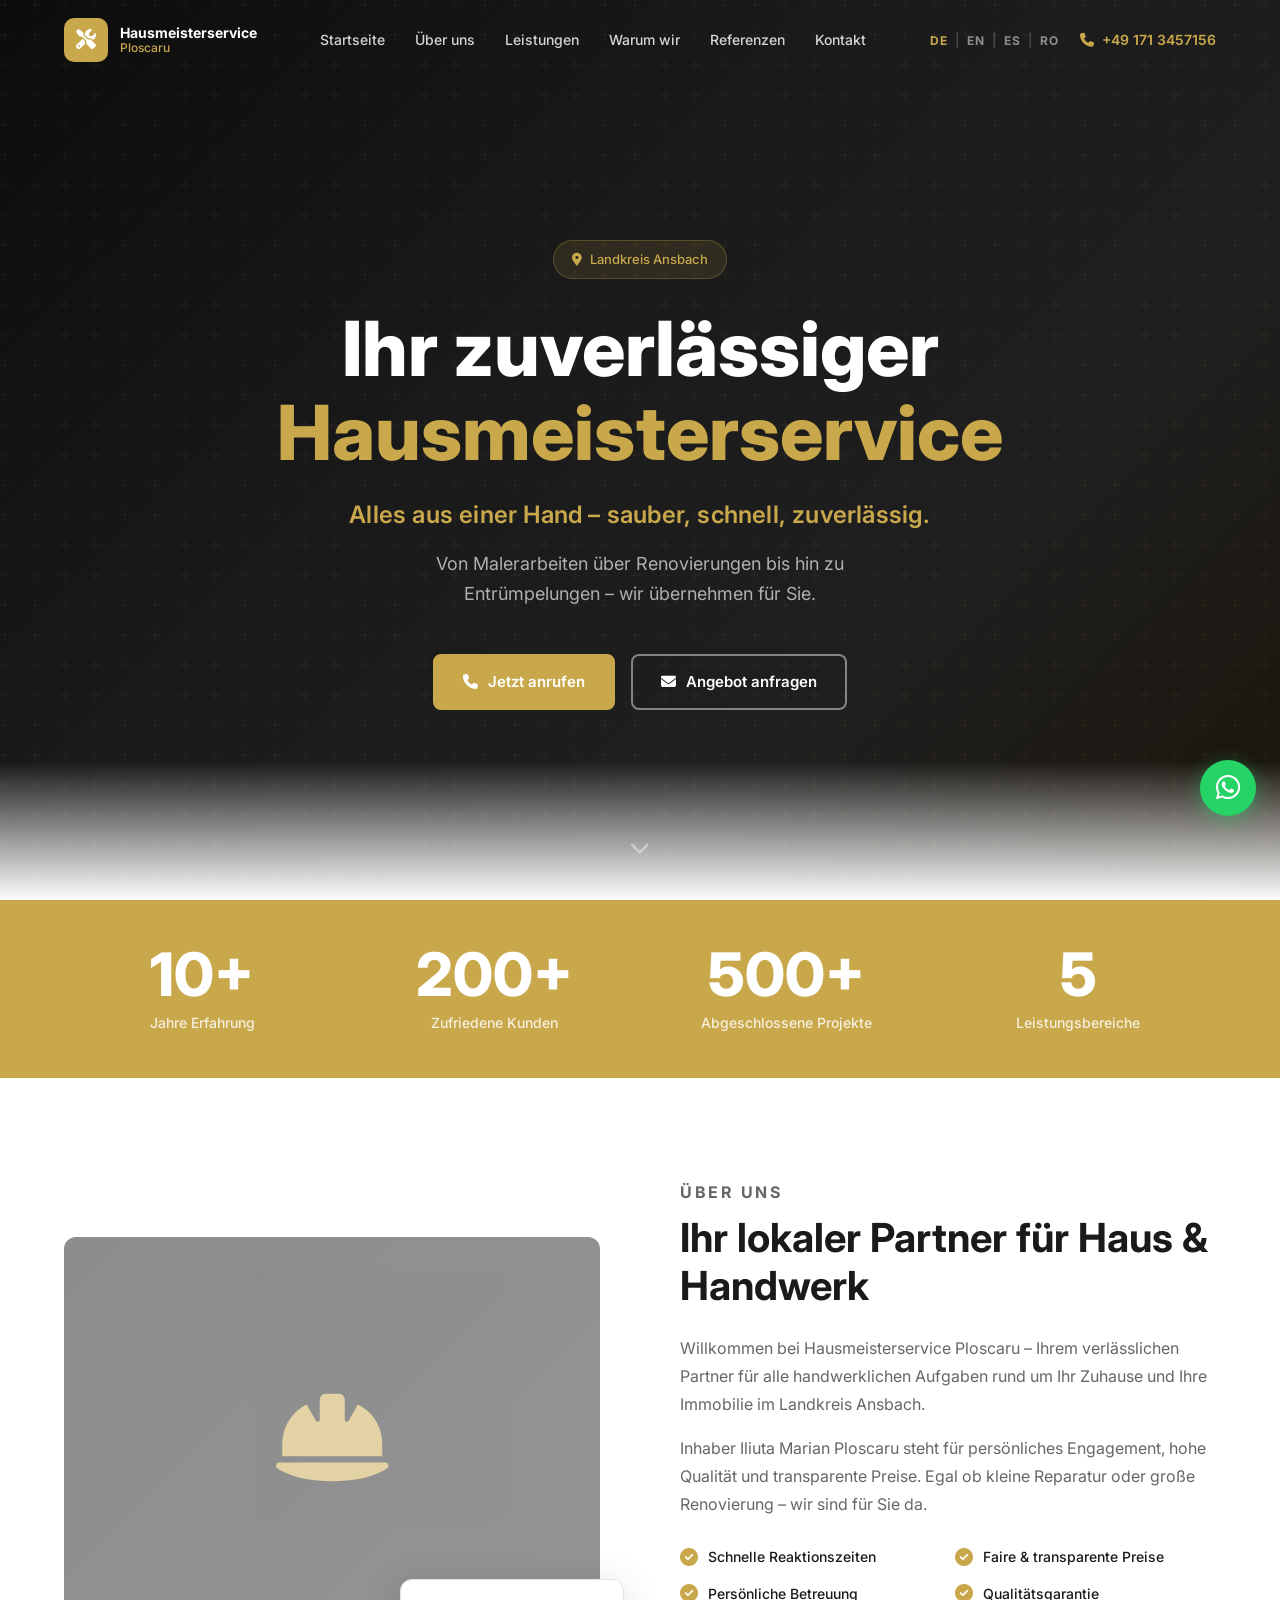
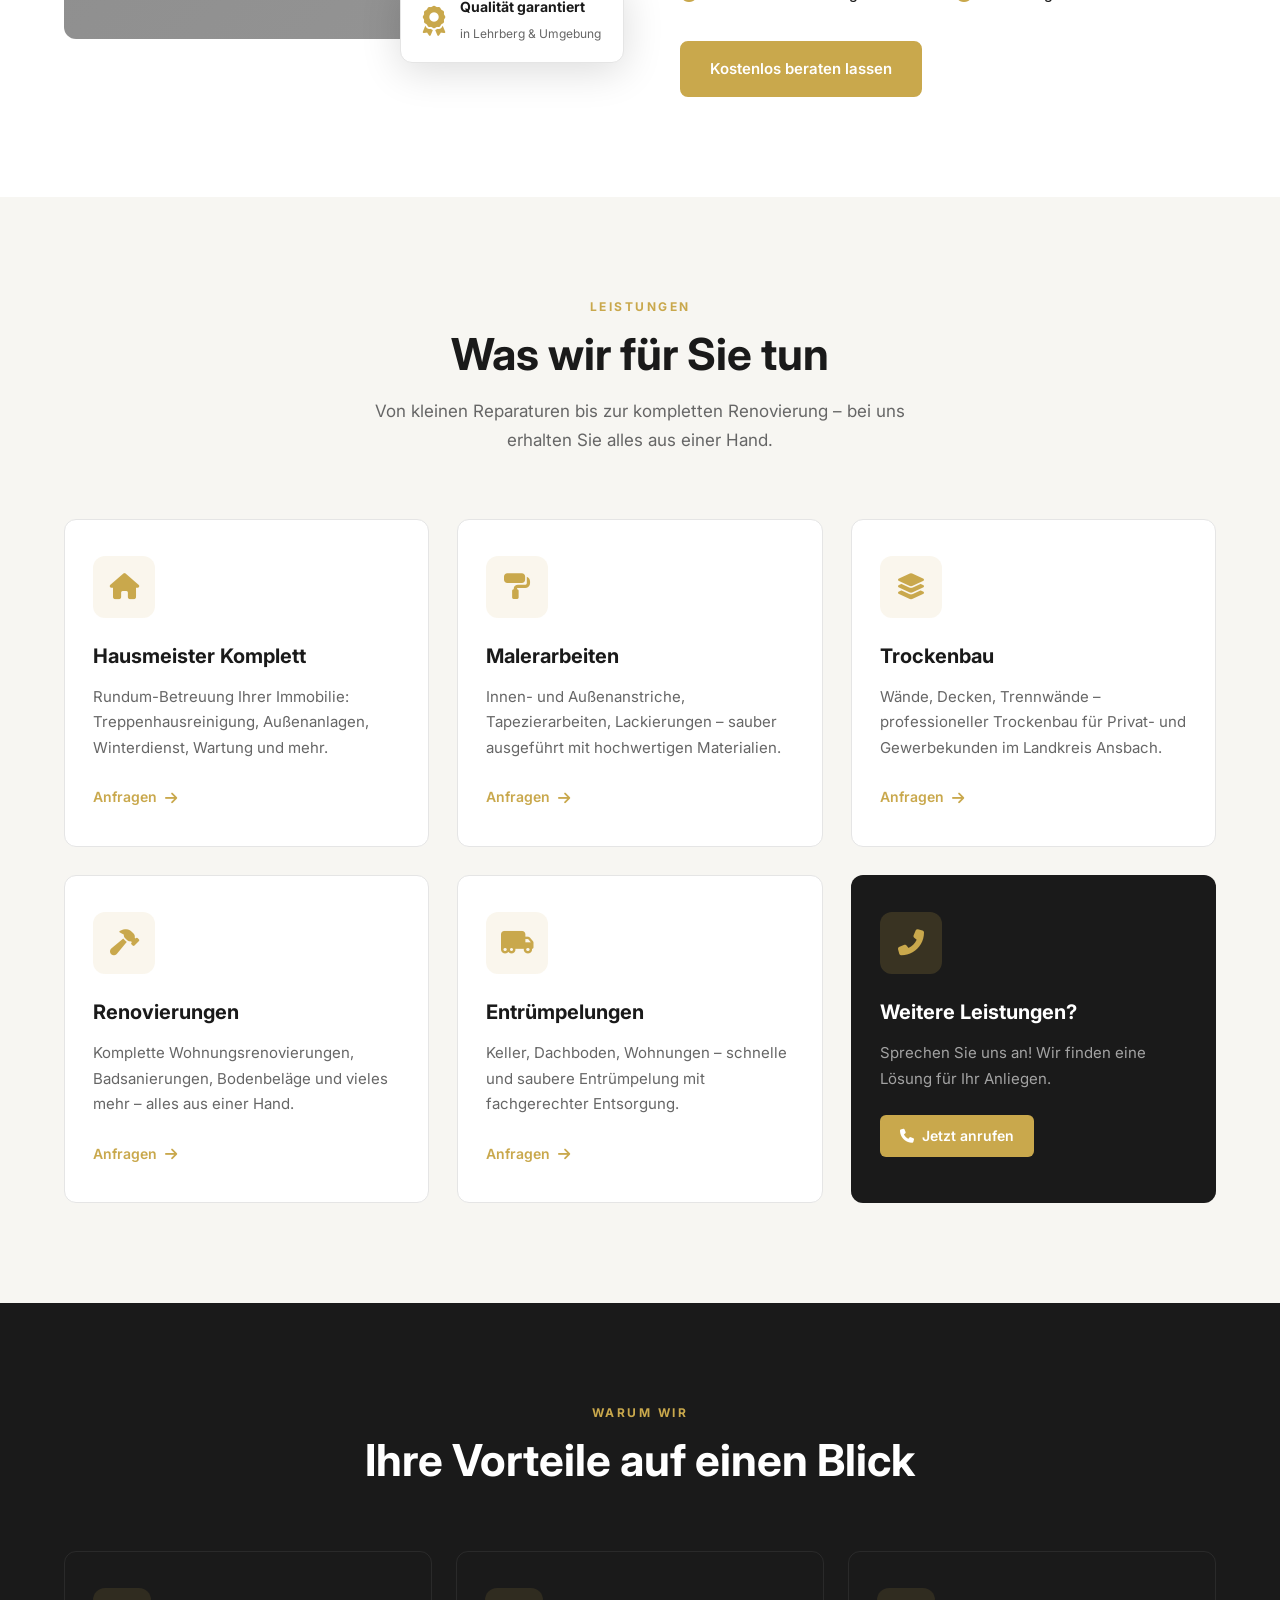
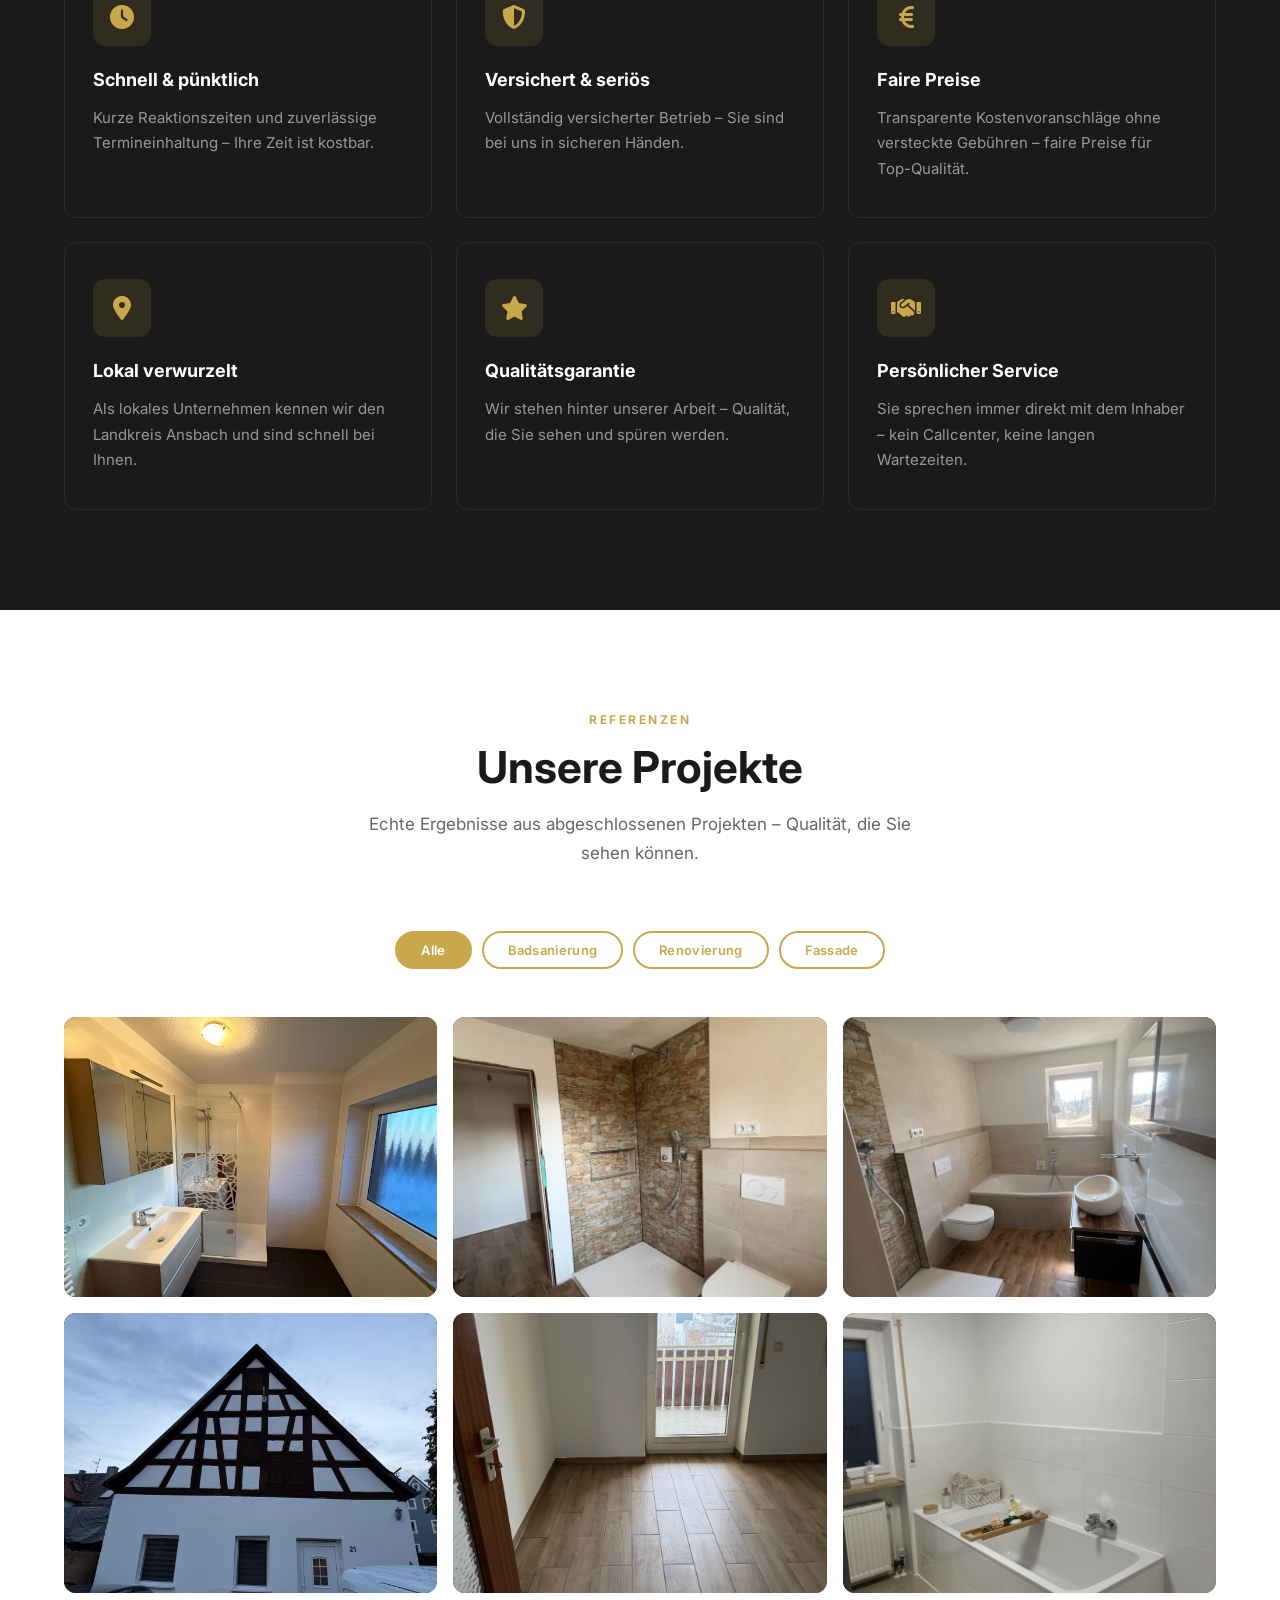
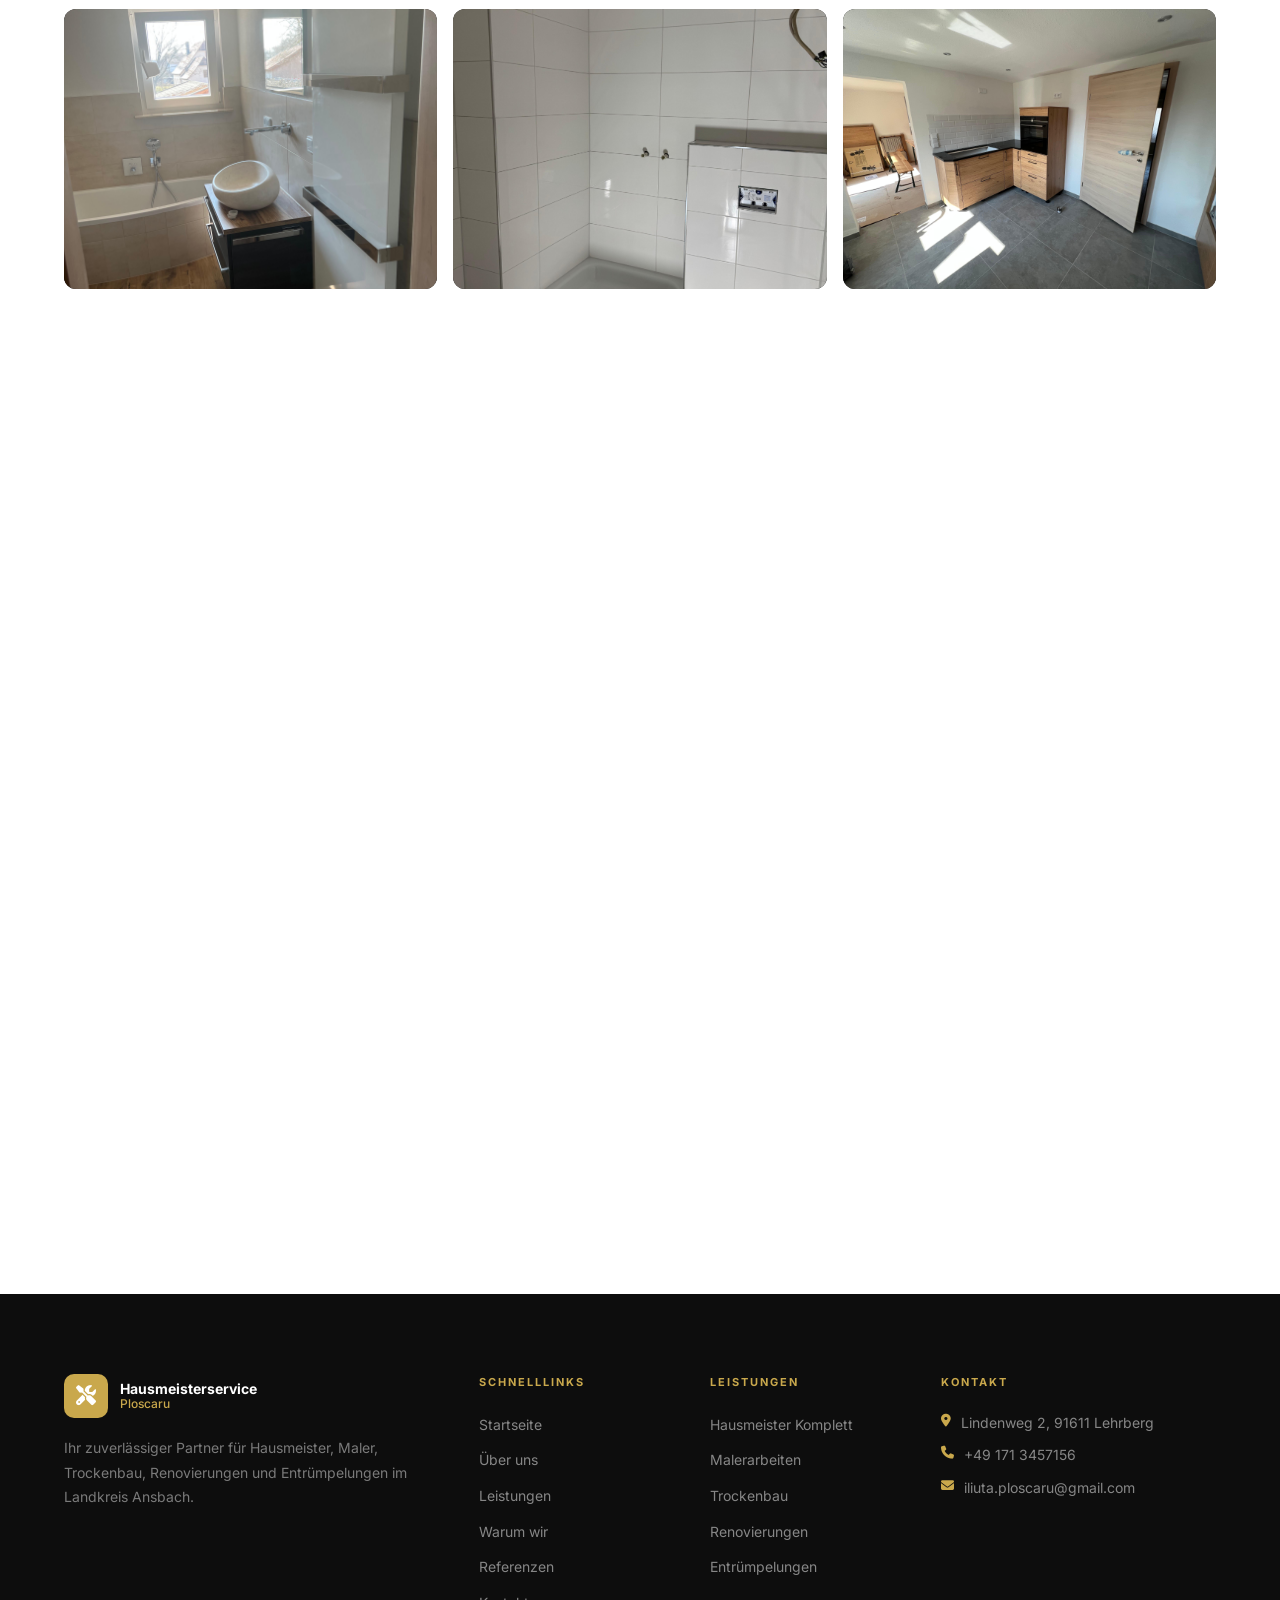
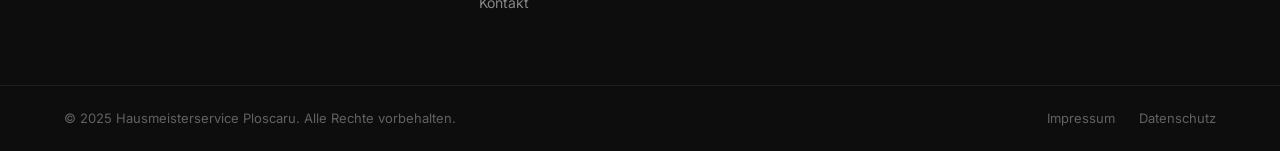
==== hausmeisterservice/index.html @ b9d7496d "fix: correct gallery labels and categories to match actual photos" ====
<!DOCTYPE html>
<html lang="de" data-lang="de">
<head>
    <meta charset="UTF-8">
    <meta name="viewport" content="width=device-width, initial-scale=1.0">
    <title>Hausmeisterservice Ploscaru | Landkreis Ansbach</title>
    <meta name="description" content="Professioneller Hausmeisterservice im Landkreis Ansbach – Malerarbeiten, Trockenbau, Renovierungen, Entrümpelungen und mehr. Alles aus einer Hand – sauber, schnell, zuverlässig.">
    <link rel="preconnect" href="https://fonts.googleapis.com">
    <link rel="preconnect" href="https://fonts.gstatic.com" crossorigin>
    <link href="https://fonts.googleapis.com/css2?family=Inter:wght@300;400;500;600;700;800&family=Playfair+Display:wght@700&display=swap" rel="stylesheet">
    <link rel="stylesheet" href="https://cdnjs.cloudflare.com/ajax/libs/font-awesome/6.5.0/css/all.min.css">
    <link rel="stylesheet" href="style.css">
</head>
<body>

<!-- ===== NAVIGATION ===== -->
<nav class="navbar" id="navbar">
    <div class="container nav-container">
        <a href="#home" class="nav-logo">
            <span class="logo-icon"><i class="fas fa-tools"></i></span>
            <div class="logo-text">
                <span class="logo-name">Hausmeisterservice</span>
                <span class="logo-sub">Ploscaru</span>
            </div>
        </a>
        <ul class="nav-links" id="navLinks">
            <li><a href="#home" data-i18n="nav.home">Startseite</a></li>
            <li><a href="#about" data-i18n="nav.about">Über uns</a></li>
            <li><a href="#services" data-i18n="nav.services">Leistungen</a></li>
            <li><a href="#why-us" data-i18n="nav.why">Warum wir</a></li>
            <li><a href="#gallery" data-i18n="nav.gallery">Referenzen</a></li>
            <li><a href="#contact" data-i18n="nav.contact">Kontakt</a></li>
        </ul>
        <div class="nav-actions">
            <div class="lang-switcher">
                <button class="lang-btn active" data-lang="de">DE</button>
                <span class="lang-sep">|</span>
                <button class="lang-btn" data-lang="en">EN</button>
                <span class="lang-sep">|</span>
                <button class="lang-btn" data-lang="es">ES</button>
                <span class="lang-sep">|</span>
                <button class="lang-btn" data-lang="ro">RO</button>
            </div>
            <a href="tel:+491713457156" class="nav-phone">
                <i class="fas fa-phone"></i>
                <span>+49 171 3457156</span>
            </a>
            <button class="hamburger" id="hamburger" aria-label="Menu">
                <span></span><span></span><span></span>
            </button>
        </div>
    </div>
</nav>

<!-- ===== HERO ===== -->
<section class="hero" id="home">
    <div class="hero-bg"></div>
    <div class="container hero-content">
        <div class="hero-badge">
            <i class="fas fa-map-marker-alt"></i>
            <span data-i18n="hero.badge">Landkreis Ansbach</span>
        </div>
        <h1 class="hero-title">
            <span data-i18n="hero.title1">Ihr zuverlässiger</span><br>
            <span class="gold-text" data-i18n="hero.title2">Hausmeisterservice</span>
        </h1>
        <p class="hero-slogan" data-i18n="hero.slogan">Alles aus einer Hand – sauber, schnell, zuverlässig.</p>
        <p class="hero-sub" data-i18n="hero.sub">Von Malerarbeiten über Renovierungen bis hin zu Entrümpelungen – wir übernehmen für Sie.</p>
        <div class="hero-btns">
            <a href="tel:+491713457156" class="btn btn-gold">
                <i class="fas fa-phone"></i>
                <span data-i18n="hero.cta1">Jetzt anrufen</span>
            </a>
            <a href="#contact" class="btn btn-outline">
                <i class="fas fa-envelope"></i>
                <span data-i18n="hero.cta2">Angebot anfragen</span>
            </a>
        </div>
    </div>
    <a href="#about" class="hero-scroll" aria-label="Scroll down">
        <i class="fas fa-chevron-down"></i>
    </a>
</section>

<!-- ===== STATS BAR ===== -->
<section class="stats-bar">
    <div class="container stats-grid">
        <div class="stat-item">
            <p class="stat-number"><span class="stat-num" data-target="10">0</span><span class="stat-suffix">+</span></p>
            <span class="stat-label" data-i18n="stats.years">Jahre Erfahrung</span>
        </div>
        <div class="stat-item">
            <p class="stat-number"><span class="stat-num" data-target="200">0</span><span class="stat-suffix">+</span></p>
            <span class="stat-label" data-i18n="stats.clients">Zufriedene Kunden</span>
        </div>
        <div class="stat-item">
            <p class="stat-number"><span class="stat-num" data-target="500">0</span><span class="stat-suffix">+</span></p>
            <span class="stat-label" data-i18n="stats.projects">Abgeschlossene Projekte</span>
        </div>
        <div class="stat-item">
            <p class="stat-number"><span class="stat-num" data-target="5">0</span><span class="stat-suffix"></span></p>
            <span class="stat-label" data-i18n="stats.services">Leistungsbereiche</span>
        </div>
    </div>
</section>

<!-- ===== ABOUT ===== -->
<section class="section about" id="about">
    <div class="container about-grid">
        <div class="about-visual">
            <div class="about-img-wrap">
                <div class="about-img-placeholder">
                    <i class="fas fa-hard-hat"></i>
                </div>
                <div class="about-badge-card">
                    <i class="fas fa-award gold-text"></i>
                    <div>
                        <strong data-i18n="about.badge.title">Qualität garantiert</strong>
                        <span data-i18n="about.badge.sub">in Lehrberg &amp; Umgebung</span>
                    </div>
                </div>
            </div>
        </div>
        <div class="about-text">
            <p class="section-eyebrow" data-i18n="about.eyebrow">Über uns</p>
            <h2 data-i18n="about.title">Ihr lokaler Partner für Haus &amp; Handwerk</h2>
            <p data-i18n="about.p1">Willkommen bei Hausmeisterservice Ploscaru – Ihrem verlässlichen Partner für alle handwerklichen Aufgaben rund um Ihr Zuhause und Ihre Immobilie im Landkreis Ansbach.</p>
            <p data-i18n="about.p2">Inhaber Iliuta Marian Ploscaru steht für persönliches Engagement, hohe Qualität und transparente Preise. Egal ob kleine Reparatur oder große Renovierung – wir sind für Sie da.</p>
            <ul class="about-checks">
                <li><i class="fas fa-check-circle gold-text"></i><span data-i18n="about.c1">Schnelle Reaktionszeiten</span></li>
                <li><i class="fas fa-check-circle gold-text"></i><span data-i18n="about.c2">Faire &amp; transparente Preise</span></li>
                <li><i class="fas fa-check-circle gold-text"></i><span data-i18n="about.c3">Persönliche Betreuung</span></li>
                <li><i class="fas fa-check-circle gold-text"></i><span data-i18n="about.c4">Qualitätsgarantie</span></li>
            </ul>
            <a href="#contact" class="btn btn-gold" data-i18n="about.cta">Kostenlos beraten lassen</a>
        </div>
    </div>
</section>

<!-- ===== SERVICES ===== -->
<section class="section services" id="services">
    <div class="container">
        <div class="section-header">
            <p class="section-eyebrow" data-i18n="services.eyebrow">Leistungen</p>
            <h2 data-i18n="services.title">Was wir für Sie tun</h2>
            <p class="section-desc" data-i18n="services.desc">Von kleinen Reparaturen bis zur kompletten Renovierung – bei uns erhalten Sie alles aus einer Hand.</p>
        </div>
        <div class="services-grid">
            <div class="service-card">
                <div class="service-icon"><i class="fas fa-home"></i></div>
                <h3 data-i18n="srv.hm.title">Hausmeister Komplett</h3>
                <p data-i18n="srv.hm.desc">Rundum-Betreuung Ihrer Immobilie: Treppenhausreinigung, Außenanlagen, Winterdienst, Wartung und mehr.</p>
                <a href="#contact" class="service-link"><span data-i18n="srv.link">Anfragen</span> <i class="fas fa-arrow-right"></i></a>
            </div>
            <div class="service-card">
                <div class="service-icon"><i class="fas fa-paint-roller"></i></div>
                <h3 data-i18n="srv.ma.title">Malerarbeiten</h3>
                <p data-i18n="srv.ma.desc">Innen- und Außenanstriche, Tapezierarbeiten, Lackierungen – sauber ausgeführt mit hochwertigen Materialien.</p>
                <a href="#contact" class="service-link"><span data-i18n="srv.link">Anfragen</span> <i class="fas fa-arrow-right"></i></a>
            </div>
            <div class="service-card">
                <div class="service-icon"><i class="fas fa-layer-group"></i></div>
                <h3 data-i18n="srv.tb.title">Trockenbau</h3>
                <p data-i18n="srv.tb.desc">Wände, Decken, Trennwände – professioneller Trockenbau für Privat- und Gewerbekunden im Landkreis Ansbach.</p>
                <a href="#contact" class="service-link"><span data-i18n="srv.link">Anfragen</span> <i class="fas fa-arrow-right"></i></a>
            </div>
            <div class="service-card">
                <div class="service-icon"><i class="fas fa-hammer"></i></div>
                <h3 data-i18n="srv.rn.title">Renovierungen</h3>
                <p data-i18n="srv.rn.desc">Komplette Wohnungsrenovierungen, Badsanierungen, Bodenbeläge und vieles mehr – alles aus einer Hand.</p>
                <a href="#contact" class="service-link"><span data-i18n="srv.link">Anfragen</span> <i class="fas fa-arrow-right"></i></a>
            </div>
            <div class="service-card">
                <div class="service-icon"><i class="fas fa-truck-moving"></i></div>
                <h3 data-i18n="srv.en.title">Entrümpelungen</h3>
                <p data-i18n="srv.en.desc">Keller, Dachboden, Wohnungen – schnelle und saubere Entrümpelung mit fachgerechter Entsorgung.</p>
                <a href="#contact" class="service-link"><span data-i18n="srv.link">Anfragen</span> <i class="fas fa-arrow-right"></i></a>
            </div>
            <div class="service-card service-card-cta">
                <div class="service-icon"><i class="fas fa-phone-alt"></i></div>
                <h3 data-i18n="srv.more.title">Weitere Leistungen?</h3>
                <p data-i18n="srv.more.desc">Sprechen Sie uns an! Wir finden eine Lösung für Ihr Anliegen.</p>
                <a href="tel:+491713457156" class="btn btn-gold-sm">
                    <i class="fas fa-phone"></i>
                    <span data-i18n="srv.more.cta">Jetzt anrufen</span>
                </a>
            </div>
        </div>
    </div>
</section>

<!-- ===== WHY US ===== -->
<section class="section why-us" id="why-us">
    <div class="container">
        <div class="section-header light">
            <p class="section-eyebrow" data-i18n="why.eyebrow">Warum wir</p>
            <h2 data-i18n="why.title">Ihre Vorteile auf einen Blick</h2>
        </div>
        <div class="why-grid">
            <div class="why-card">
                <div class="why-icon"><i class="fas fa-clock"></i></div>
                <h3 data-i18n="why.w1.title">Schnell &amp; pünktlich</h3>
                <p data-i18n="why.w1.desc">Kurze Reaktionszeiten und zuverlässige Termineinhaltung – Ihre Zeit ist kostbar.</p>
            </div>
            <div class="why-card">
                <div class="why-icon"><i class="fas fa-shield-alt"></i></div>
                <h3 data-i18n="why.w2.title">Versichert &amp; seriös</h3>
                <p data-i18n="why.w2.desc">Vollständig versicherter Betrieb – Sie sind bei uns in sicheren Händen.</p>
            </div>
            <div class="why-card">
                <div class="why-icon"><i class="fas fa-euro-sign"></i></div>
                <h3 data-i18n="why.w3.title">Faire Preise</h3>
                <p data-i18n="why.w3.desc">Transparente Kostenvoranschläge ohne versteckte Gebühren – faire Preise für Top-Qualität.</p>
            </div>
            <div class="why-card">
                <div class="why-icon"><i class="fas fa-map-marker-alt"></i></div>
                <h3 data-i18n="why.w4.title">Lokal verwurzelt</h3>
                <p data-i18n="why.w4.desc">Als lokales Unternehmen kennen wir den Landkreis Ansbach und sind schnell bei Ihnen.</p>
            </div>
            <div class="why-card">
                <div class="why-icon"><i class="fas fa-star"></i></div>
                <h3 data-i18n="why.w5.title">Qualitätsgarantie</h3>
                <p data-i18n="why.w5.desc">Wir stehen hinter unserer Arbeit – Qualität, die Sie sehen und spüren werden.</p>
            </div>
            <div class="why-card">
                <div class="why-icon"><i class="fas fa-handshake"></i></div>
                <h3 data-i18n="why.w6.title">Persönlicher Service</h3>
                <p data-i18n="why.w6.desc">Sie sprechen immer direkt mit dem Inhaber – kein Callcenter, keine langen Wartezeiten.</p>
            </div>
        </div>
    </div>
</section>

<!-- ===== GALLERY ===== -->
<section class="section gallery" id="gallery">
    <div class="container">
        <div class="section-header">
            <p class="section-eyebrow" data-i18n="gallery.eyebrow">Referenzen</p>
            <h2 data-i18n="gallery.title">Unsere Projekte</h2>
            <p class="section-desc" data-i18n="gallery.desc">Echte Ergebnisse aus abgeschlossenen Projekten – Qualität, die Sie sehen können.</p>
        </div>
        <div class="gallery-filters">
            <button class="filter-btn active" data-filter="all" data-i18n="gallery.f.all">Alle</button>
            <button class="filter-btn" data-filter="bad" data-i18n="gallery.f.bad">Badsanierung</button>
            <button class="filter-btn" data-filter="reno" data-i18n="gallery.f.reno">Renovierung</button>
            <button class="filter-btn" data-filter="fassade" data-i18n="gallery.f.fassade">Fassade</button>
        </div>
        <div class="gallery-grid" id="galleryGrid">

            <div class="gallery-item fade-in" data-cat="bad">
                <img src="ref-01.JPG" alt="Badsanierung" loading="lazy" onerror="this.style.display='none'">
                <div class="gallery-overlay">
                    <i class="fas fa-expand-alt gallery-zoom"></i>
                    <span data-i18n="gallery.l1">Badsanierung</span>
                </div>
            </div>

            <div class="gallery-item fade-in fade-in-delay-1" data-cat="bad">
                <img src="ref-02.JPG" alt="Badsanierung" loading="lazy" onerror="this.style.display='none'">
                <div class="gallery-overlay">
                    <i class="fas fa-expand-alt gallery-zoom"></i>
                    <span data-i18n="gallery.l2">Badsanierung</span>
                </div>
            </div>

            <div class="gallery-item fade-in fade-in-delay-2" data-cat="bad">
                <img src="ref-03.JPG" alt="Badsanierung" loading="lazy" onerror="this.style.display='none'">
                <div class="gallery-overlay">
                    <i class="fas fa-expand-alt gallery-zoom"></i>
                    <span data-i18n="gallery.l3">Badsanierung</span>
                </div>
            </div>

            <div class="gallery-item fade-in fade-in-delay-3" data-cat="fassade">
                <img src="ref-04.JPG" alt="Fassadenarbeiten" loading="lazy" onerror="this.style.display='none'">
                <div class="gallery-overlay">
                    <i class="fas fa-expand-alt gallery-zoom"></i>
                    <span data-i18n="gallery.l4">Fassadenarbeiten</span>
                </div>
            </div>

            <div class="gallery-item fade-in fade-in-delay-1" data-cat="reno">
                <img src="ref-05.JPG" alt="Bodenbeläge" loading="lazy" onerror="this.style.display='none'">
                <div class="gallery-overlay">
                    <i class="fas fa-expand-alt gallery-zoom"></i>
                    <span data-i18n="gallery.l5">Bodenbeläge &amp; Renovierung</span>
                </div>
            </div>

            <div class="gallery-item fade-in fade-in-delay-2" data-cat="bad">
                <img src="ref-06.JPG" alt="Badsanierung" loading="lazy" onerror="this.style.display='none'">
                <div class="gallery-overlay">
                    <i class="fas fa-expand-alt gallery-zoom"></i>
                    <span data-i18n="gallery.l6">Badsanierung</span>
                </div>
            </div>

            <div class="gallery-item fade-in" data-cat="bad">
                <img src="ref-07.JPG" alt="Badsanierung" loading="lazy" onerror="this.style.display='none'">
                <div class="gallery-overlay">
                    <i class="fas fa-expand-alt gallery-zoom"></i>
                    <span data-i18n="gallery.l7">Badsanierung</span>
                </div>
            </div>

            <div class="gallery-item fade-in fade-in-delay-1" data-cat="bad">
                <img src="ref-08.JPG" alt="Fliesenarbeiten Dusche" loading="lazy" onerror="this.style.display='none'">
                <div class="gallery-overlay">
                    <i class="fas fa-expand-alt gallery-zoom"></i>
                    <span data-i18n="gallery.l8">Fliesenarbeiten Dusche</span>
                </div>
            </div>

            <div class="gallery-item fade-in fade-in-delay-2" data-cat="reno">
                <img src="ref-09.JPG" alt="Küche & Renovierung" loading="lazy" onerror="this.style.display='none'">
                <div class="gallery-overlay">
                    <i class="fas fa-expand-alt gallery-zoom"></i>
                    <span data-i18n="gallery.l9">Küche &amp; Renovierung</span>
                </div>
            </div>

        </div>
    </div>

    <!-- Lightbox -->
    <div class="gallery-lightbox" id="galleryLightbox">
        <button class="lb-close" id="lbClose"><i class="fas fa-times"></i></button>
        <button class="lb-nav lb-prev" id="lbPrev"><i class="fas fa-chevron-left"></i></button>
        <button class="lb-nav lb-next" id="lbNext"><i class="fas fa-chevron-right"></i></button>
        <div class="lb-inner">
            <img src="" alt="" id="lbImg">
            <p class="lb-caption" id="lbCaption"></p>
        </div>
    </div>
</section>

<!-- ===== CONTACT ===== -->
<section class="section contact" id="contact">
    <div class="container contact-grid">
        <div class="contact-info">
            <p class="section-eyebrow" data-i18n="contact.eyebrow">Kontakt</p>
            <h2 data-i18n="contact.title">Schreiben Sie uns</h2>
            <p data-i18n="contact.desc">Nutzen Sie das Kontaktformular oder rufen Sie uns direkt an. Wir melden uns schnellstmöglich bei Ihnen.</p>
            <div class="contact-details">
                <div class="contact-item">
                    <div class="contact-icon"><i class="fas fa-phone"></i></div>
                    <div>
                        <strong data-i18n="contact.phone">Telefon</strong>
                        <a href="tel:+491713457156">+49 171 3457156</a>
                    </div>
                </div>
                <div class="contact-item">
                    <div class="contact-icon"><i class="fas fa-envelope"></i></div>
                    <div>
                        <strong>E-Mail</strong>
                        <a href="mailto:iliuta.ploscaru@gmail.com">iliuta.ploscaru@gmail.com</a>
                    </div>
                </div>
                <div class="contact-item">
                    <div class="contact-icon"><i class="fas fa-map-marker-alt"></i></div>
                    <div>
                        <strong data-i18n="contact.address">Adresse</strong>
                        <span>Lindenweg 2, 91611 Lehrberg</span>
                    </div>
                </div>
                <div class="contact-item">
                    <div class="contact-icon"><i class="fas fa-clock"></i></div>
                    <div>
                        <strong data-i18n="contact.hours">Erreichbarkeit</strong>
                        <span data-i18n="contact.hours.val">Mo–Fr: 07:00–19:00 Uhr</span>
                    </div>
                </div>
            </div>
            <div class="map-wrap">
                <iframe
                    src="https://maps.google.com/maps?q=Lindenweg+2,+91611+Lehrberg,+Germany&output=embed&z=14"
                    width="100%" height="220" style="border:0;" allowfullscreen loading="lazy"
                    title="Standort Hausmeisterservice Ploscaru">
                </iframe>
            </div>
        </div>
        <div class="contact-form-wrap">
            <form class="contact-form" id="contactForm" novalidate>
                <div class="form-row">
                    <div class="form-group">
                        <label for="fname" data-i18n="form.name">Name *</label>
                        <input type="text" id="fname" name="name" placeholder="Ihr Name" required>
                    </div>
                    <div class="form-group">
                        <label for="fphone" data-i18n="form.phone">Telefon</label>
                        <input type="tel" id="fphone" name="phone" placeholder="+49 ...">
                    </div>
                </div>
                <div class="form-group">
                    <label for="femail">E-Mail *</label>
                    <input type="email" id="femail" name="email" placeholder="ihre@email.de" required>
                </div>
                <div class="form-group">
                    <label for="fservice" data-i18n="form.service">Leistung</label>
                    <select id="fservice" name="service">
                        <option value="" data-i18n="form.service.ph">Leistung auswählen...</option>
                        <option value="hausmeister" data-i18n="srv.hm.title">Hausmeister Komplett</option>
                        <option value="maler" data-i18n="srv.ma.title">Malerarbeiten</option>
                        <option value="trockenbau" data-i18n="srv.tb.title">Trockenbau</option>
                        <option value="renovierung" data-i18n="srv.rn.title">Renovierungen</option>
                        <option value="entruempelung" data-i18n="srv.en.title">Entrümpelungen</option>
                        <option value="sonstiges" data-i18n="form.other">Sonstiges</option>
                    </select>
                </div>
                <div class="form-group">
                    <label for="fmsg" data-i18n="form.message">Nachricht *</label>
                    <textarea id="fmsg" name="message" rows="5" placeholder="Beschreiben Sie Ihr Anliegen..." required></textarea>
                </div>
                <div class="form-group form-check">
                    <input type="checkbox" id="fprivacy" name="privacy" required>
                    <label for="fprivacy">
                        <span data-i18n="form.privacy">Ich habe die </span><a href="#" data-i18n="form.privacy.link">Datenschutzerklärung</a><span data-i18n="form.privacy2"> gelesen und stimme zu.</span>
                    </label>
                </div>
                <button type="submit" class="btn btn-gold btn-full">
                    <i class="fas fa-paper-plane"></i>
                    <span data-i18n="form.submit">Nachricht senden</span>
                </button>
                <div class="form-success" id="formSuccess">
                    <i class="fas fa-check-circle"></i>
                    <span data-i18n="form.success">Vielen Dank! Wir melden uns bald bei Ihnen.</span>
                </div>
            </form>
        </div>
    </div>
</section>

<!-- ===== FOOTER ===== -->
<footer class="footer">
    <div class="container footer-grid">
        <div class="footer-col footer-col-main">
            <div class="footer-logo">
                <span class="logo-icon"><i class="fas fa-tools"></i></span>
                <div class="logo-text">
                    <span class="logo-name">Hausmeisterservice</span>
                    <span class="logo-sub">Ploscaru</span>
                </div>
            </div>
            <p class="footer-desc" data-i18n="footer.desc">Ihr zuverlässiger Partner für Hausmeister, Maler, Trockenbau, Renovierungen und Entrümpelungen im Landkreis Ansbach.</p>
        </div>
        <div class="footer-col">
            <h4 data-i18n="footer.links">Schnelllinks</h4>
            <ul>
                <li><a href="#home" data-i18n="nav.home">Startseite</a></li>
                <li><a href="#about" data-i18n="nav.about">Über uns</a></li>
                <li><a href="#services" data-i18n="nav.services">Leistungen</a></li>
                <li><a href="#why-us" data-i18n="nav.why">Warum wir</a></li>
                <li><a href="#gallery" data-i18n="nav.gallery">Referenzen</a></li>
                <li><a href="#contact" data-i18n="nav.contact">Kontakt</a></li>
            </ul>
        </div>
        <div class="footer-col">
            <h4 data-i18n="footer.services">Leistungen</h4>
            <ul>
                <li><span data-i18n="srv.hm.title">Hausmeister Komplett</span></li>
                <li><span data-i18n="srv.ma.title">Malerarbeiten</span></li>
                <li><span data-i18n="srv.tb.title">Trockenbau</span></li>
                <li><span data-i18n="srv.rn.title">Renovierungen</span></li>
                <li><span data-i18n="srv.en.title">Entrümpelungen</span></li>
            </ul>
        </div>
        <div class="footer-col">
            <h4 data-i18n="footer.contact">Kontakt</h4>
            <ul class="footer-contact">
                <li><i class="fas fa-map-marker-alt"></i><span>Lindenweg 2, 91611 Lehrberg</span></li>
                <li><i class="fas fa-phone"></i><a href="tel:+491713457156">+49 171 3457156</a></li>
                <li><i class="fas fa-envelope"></i><a href="mailto:iliuta.ploscaru@gmail.com">iliuta.ploscaru@gmail.com</a></li>
            </ul>
        </div>
    </div>
    <div class="footer-bottom">
        <div class="container footer-bottom-inner">
            <p>&copy; 2025 Hausmeisterservice Ploscaru. <span data-i18n="footer.rights">Alle Rechte vorbehalten.</span></p>
            <div class="footer-legal">
                <a href="#" data-i18n="footer.imprint">Impressum</a>
                <a href="#" data-i18n="footer.privacy.link">Datenschutz</a>
            </div>
        </div>
    </div>
</footer>

<!-- ===== FLOATING BUTTONS ===== -->
<a href="https://wa.me/491713457156" class="whatsapp-float" target="_blank" rel="noopener noreferrer" aria-label="WhatsApp Chat">
    <i class="fab fa-whatsapp"></i>
</a>
<button class="back-to-top" id="backToTop" aria-label="Zurück nach oben">
    <i class="fas fa-chevron-up"></i>
</button>

<script src="script.js"></script>
</body>
</html>
---- hausmeisterservice/style.css ----
/* ===== VARIABLES ===== */
:root {
    --primary: #1a1a1a;
    --primary-light: #252525;
    --gold: #C9A84C;
    --gold-light: #E4C870;
    --gold-dark: #A8893C;
    --white: #FFFFFF;
    --light-bg: #F7F6F2;
    --text-dark: #1a1a1a;
    --text-gray: #666666;
    --border: #E5E5E5;
    --shadow: 0 4px 24px rgba(0, 0, 0, 0.08);
    --shadow-lg: 0 8px 40px rgba(0, 0, 0, 0.14);
    --radius: 12px;
    --transition: all 0.3s ease;
}

/* ===== RESET ===== */
*, *::before, *::after { box-sizing: border-box; margin: 0; padding: 0; }
html { scroll-behavior: smooth; font-size: 16px; }
body { font-family: 'Inter', sans-serif; color: var(--text-dark); background: var(--white); line-height: 1.6; -webkit-font-smoothing: antialiased; }
a { text-decoration: none; color: inherit; transition: var(--transition); }
ul { list-style: none; }
img { max-width: 100%; }
input, textarea, select, button { font-family: inherit; }

/* ===== UTILITIES ===== */
.container { max-width: 1200px; margin: 0 auto; padding: 0 24px; }
.gold-text { color: var(--gold); }
.section { padding: 100px 0; }

/* ===== SECTION HEADERS ===== */
.section-header { text-align: center; margin-bottom: 64px; }
.section-header.light h2 { color: var(--white); }
.section-header.light .section-eyebrow { color: var(--gold); }
.section-eyebrow {
    display: block;
    font-size: 12px;
    font-weight: 700;
    letter-spacing: 2.5px;
    text-transform: uppercase;
    color: var(--gold);
    margin-bottom: 12px;
}
.section-header h2 { font-size: clamp(28px, 4vw, 44px); font-weight: 700; line-height: 1.2; margin-bottom: 16px; }
.section-desc { font-size: 17px; color: var(--text-gray); max-width: 560px; margin: 0 auto; line-height: 1.7; }

/* ===== BUTTONS ===== */
.btn {
    display: inline-flex;
    align-items: center;
    gap: 10px;
    padding: 14px 28px;
    border-radius: 8px;
    font-size: 15px;
    font-weight: 600;
    cursor: pointer;
    border: 2px solid transparent;
    transition: var(--transition);
    white-space: nowrap;
}
.btn-gold { background: var(--gold); color: var(--white); border-color: var(--gold); }
.btn-gold:hover { background: var(--gold-dark); border-color: var(--gold-dark); transform: translateY(-2px); box-shadow: 0 8px 24px rgba(201,168,76,0.35); }
.btn-outline { background: transparent; color: var(--white); border-color: rgba(255,255,255,0.45); }
.btn-outline:hover { background: rgba(255,255,255,0.1); border-color: var(--white); }
.btn-gold-sm {
    display: inline-flex;
    align-items: center;
    gap: 8px;
    padding: 10px 20px;
    background: var(--gold);
    color: var(--white);
    border-radius: 6px;
    font-size: 14px;
    font-weight: 600;
    cursor: pointer;
    border: none;
    transition: var(--transition);
}
.btn-gold-sm:hover { background: var(--gold-dark); }
.btn-full { width: 100%; justify-content: center; padding: 16px 28px; font-size: 16px; }

/* ===== NAVBAR ===== */
.navbar {
    position: fixed;
    top: 0; left: 0; right: 0;
    z-index: 1000;
    padding: 18px 0;
    transition: var(--transition);
}
.navbar.scrolled {
    background: var(--primary);
    box-shadow: 0 2px 24px rgba(0,0,0,0.3);
    padding: 10px 0;
}
.nav-container { display: flex; align-items: center; justify-content: space-between; gap: 24px; }
.nav-logo { display: flex; align-items: center; gap: 12px; }
.logo-icon {
    width: 44px; height: 44px;
    background: var(--gold);
    border-radius: 10px;
    display: flex; align-items: center; justify-content: center;
    color: var(--white);
    font-size: 20px;
    flex-shrink: 0;
}
.logo-text { display: flex; flex-direction: column; line-height: 1; }
.logo-name { font-size: 14px; font-weight: 700; color: var(--white); margin-bottom: 2px; }
.logo-sub { font-size: 12px; color: var(--gold); font-weight: 500; }

.nav-links { display: flex; align-items: center; gap: 30px; }
.nav-links a { color: rgba(255,255,255,0.82); font-size: 14px; font-weight: 500; position: relative; }
.nav-links a::after {
    content: '';
    position: absolute;
    bottom: -4px; left: 0; right: 0;
    height: 2px;
    background: var(--gold);
    transform: scaleX(0);
    transition: transform 0.2s ease;
}
.nav-links a:hover { color: var(--white); }
.nav-links a:hover::after { transform: scaleX(1); }

.nav-actions { display: flex; align-items: center; gap: 20px; }
.lang-switcher { display: flex; align-items: center; gap: 6px; }
.lang-sep { color: rgba(255,255,255,0.3); font-size: 13px; }
.lang-btn { background: none; border: none; cursor: pointer; color: rgba(255,255,255,0.5); font-size: 12px; font-weight: 700; letter-spacing: 0.5px; padding: 4px 2px; transition: var(--transition); }
.lang-btn.active, .lang-btn:hover { color: var(--gold); }
.nav-phone { display: flex; align-items: center; gap: 8px; color: var(--gold); font-size: 14px; font-weight: 600; }
.nav-phone:hover { color: var(--gold-light); }

.hamburger { display: none; flex-direction: column; gap: 5px; background: none; border: none; cursor: pointer; padding: 4px; z-index: 1001; }
.hamburger span { display: block; width: 24px; height: 2px; background: var(--white); border-radius: 2px; transition: var(--transition); }
.hamburger.open span:nth-child(1) { transform: translateY(7px) rotate(45deg); }
.hamburger.open span:nth-child(2) { opacity: 0; transform: scaleX(0); }
.hamburger.open span:nth-child(3) { transform: translateY(-7px) rotate(-45deg); }

/* ===== HERO ===== */
.hero {
    min-height: 100vh;
    position: relative;
    display: flex; align-items: center; justify-content: center;
    overflow: hidden;
}
.hero-bg {
    position: absolute; inset: 0;
    background: linear-gradient(135deg, #0c0c0c 0%, #1a1a1a 40%, #1f1f1f 70%, #1a140a 100%);
}
.hero-bg::before {
    content: '';
    position: absolute; inset: 0;
    background-image: url("data:image/svg+xml,%3Csvg width='60' height='60' viewBox='0 0 60 60' xmlns='http://www.w3.org/2000/svg'%3E%3Cg fill='none'%3E%3Cg fill='%23C9A84C' fill-opacity='0.04'%3E%3Cpath d='M36 34v-4h-2v4h-4v2h4v4h2v-4h4v-2h-4zm0-30V0h-2v4h-4v2h4v4h2V6h4V4h-4zM6 34v-4H4v4H0v2h4v4h2v-4h4v-2H6zM6 4V0H4v4H0v2h4v4h2V6h4V4H6z'/%3E%3C/g%3E%3C/g%3E%3C/svg%3E");
}
.hero-bg::after {
    content: '';
    position: absolute;
    bottom: -1px; left: 0; right: 0;
    height: 140px;
    background: linear-gradient(to top, var(--white) 0%, transparent 100%);
}
.hero-content {
    position: relative; z-index: 2;
    text-align: center;
    padding: 130px 24px 80px;
    max-width: 820px;
}
.hero-badge {
    display: inline-flex;
    align-items: center;
    gap: 8px;
    background: rgba(201,168,76,0.12);
    border: 1px solid rgba(201,168,76,0.28);
    color: var(--gold);
    padding: 8px 18px;
    border-radius: 50px;
    font-size: 13px;
    font-weight: 500;
    margin-bottom: 28px;
}
.hero-title {
    font-size: clamp(40px, 6.5vw, 76px);
    font-weight: 800;
    color: var(--white);
    line-height: 1.1;
    margin-bottom: 22px;
}
.hero-slogan {
    font-size: clamp(17px, 2.5vw, 24px);
    color: var(--gold);
    font-weight: 600;
    margin-bottom: 14px;
    letter-spacing: 0.2px;
}
.hero-sub {
    font-size: clamp(15px, 2vw, 18px);
    color: rgba(255,255,255,0.65);
    max-width: 540px;
    margin: 0 auto 44px;
    line-height: 1.7;
}
.hero-btns { display: flex; flex-wrap: wrap; gap: 16px; justify-content: center; }
.hero-scroll {
    position: absolute;
    bottom: 36px; left: 50%;
    transform: translateX(-50%);
    color: rgba(255,255,255,0.4);
    font-size: 20px;
    z-index: 2;
    animation: bounce 2.2s infinite;
    transition: color 0.2s;
}
.hero-scroll:hover { color: var(--gold); }
@keyframes bounce {
    0%, 100% { transform: translateX(-50%) translateY(0); }
    50% { transform: translateX(-50%) translateY(9px); }
}

/* ===== STATS BAR ===== */
.stats-bar { background: var(--gold); padding: 44px 0; }
.stats-grid { display: grid; grid-template-columns: repeat(4, 1fr); gap: 16px; text-align: center; }
.stat-item { display: flex; flex-direction: column; align-items: center; }
.stat-number { font-size: clamp(40px, 5vw, 60px); font-weight: 800; color: var(--white); line-height: 1; margin-bottom: 8px; }
.stat-num, .stat-suffix { color: var(--white); }
.stat-label { font-size: 14px; color: rgba(255,255,255,0.82); font-weight: 500; }

/* ===== ABOUT ===== */
.about-grid { display: grid; grid-template-columns: 1fr 1fr; gap: 80px; align-items: center; }
.about-visual { position: relative; }
.about-img-wrap { position: relative; }
.about-img-placeholder {
    background: linear-gradient(135deg, #1a1a1a, #2a2a2a);
    border-radius: var(--radius);
    width: 100%;
    aspect-ratio: 4 / 3;
    display: flex; align-items: center; justify-content: center;
    font-size: 100px;
    color: var(--gold);
    opacity: 0.5;
}
.about-badge-card {
    position: absolute;
    bottom: -24px; right: -24px;
    background: var(--white);
    border-radius: 12px;
    padding: 16px 22px;
    display: flex; align-items: center; gap: 14px;
    box-shadow: var(--shadow-lg);
    border: 1px solid var(--border);
}
.about-badge-card i { font-size: 30px; }
.about-badge-card strong { display: block; font-size: 14px; font-weight: 700; margin-bottom: 2px; }
.about-badge-card span { font-size: 12px; color: var(--text-gray); }
.about-text .section-eyebrow { margin-bottom: 8px; }
.about-text h2 { font-size: clamp(26px, 3.5vw, 40px); font-weight: 700; line-height: 1.2; margin-bottom: 24px; }
.about-text p { color: var(--text-gray); font-size: 16px; line-height: 1.75; margin-bottom: 16px; }
.about-checks { display: grid; grid-template-columns: 1fr 1fr; gap: 14px; margin: 28px 0 36px; }
.about-checks li { display: flex; align-items: center; gap: 10px; font-size: 14px; font-weight: 500; }
.about-checks i { font-size: 18px; flex-shrink: 0; }

/* ===== SERVICES ===== */
.services { background: var(--light-bg); }
.services-grid { display: grid; grid-template-columns: repeat(3, 1fr); gap: 28px; }
.service-card {
    background: var(--white);
    border-radius: var(--radius);
    padding: 36px 28px;
    border: 1px solid var(--border);
    transition: var(--transition);
    position: relative;
    overflow: hidden;
}
.service-card::before {
    content: '';
    position: absolute; top: 0; left: 0; right: 0;
    height: 4px;
    background: var(--gold);
    transform: scaleX(0);
    transform-origin: left;
    transition: transform 0.35s ease;
}
.service-card:hover::before { transform: scaleX(1); }
.service-card:hover { transform: translateY(-6px); box-shadow: var(--shadow-lg); }
.service-icon {
    width: 62px; height: 62px;
    background: rgba(201,168,76,0.1);
    border-radius: 12px;
    display: flex; align-items: center; justify-content: center;
    font-size: 26px;
    color: var(--gold);
    margin-bottom: 22px;
    transition: var(--transition);
}
.service-card:hover .service-icon { background: var(--gold); color: var(--white); }
.service-card h3 { font-size: 20px; font-weight: 700; margin-bottom: 12px; }
.service-card p { color: var(--text-gray); font-size: 15px; line-height: 1.7; margin-bottom: 24px; }
.service-link { color: var(--gold); font-size: 14px; font-weight: 600; display: inline-flex; align-items: center; gap: 8px; }
.service-link i { transition: transform 0.2s ease; }
.service-link:hover i { transform: translateX(4px); }
.service-card-cta { background: var(--primary); border-color: transparent; }
.service-card-cta h3 { color: var(--white); }
.service-card-cta p { color: rgba(255,255,255,0.6); }
.service-card-cta .service-icon { background: rgba(201,168,76,0.18); }
.service-card-cta::before { display: none; }
.service-card-cta:hover { box-shadow: 0 8px 40px rgba(0,0,0,0.25); }

/* ===== WHY US ===== */
.why-us { background: var(--primary); }
.section-header.light h2 { color: var(--white); }
.why-grid { display: grid; grid-template-columns: repeat(3, 1fr); gap: 24px; }
.why-card {
    padding: 36px 28px;
    border: 1px solid rgba(255,255,255,0.07);
    border-radius: var(--radius);
    transition: var(--transition);
}
.why-card:hover {
    background: rgba(255,255,255,0.04);
    border-color: rgba(201,168,76,0.25);
    transform: translateY(-4px);
}
.why-icon {
    width: 58px; height: 58px;
    background: rgba(201,168,76,0.12);
    border-radius: 12px;
    display: flex; align-items: center; justify-content: center;
    font-size: 24px; color: var(--gold);
    margin-bottom: 20px;
}
.why-card h3 { color: var(--white); font-size: 18px; font-weight: 700; margin-bottom: 10px; }
.why-card p { color: rgba(255,255,255,0.55); font-size: 15px; line-height: 1.7; }

/* ===== CONTACT ===== */
.contact-grid { display: grid; grid-template-columns: 1fr 1.2fr; gap: 80px; align-items: start; }
.contact-info .section-eyebrow { margin-bottom: 8px; }
.contact-info h2 { font-size: clamp(26px, 3.5vw, 40px); font-weight: 700; line-height: 1.2; margin-bottom: 16px; }
.contact-info > p { color: var(--text-gray); font-size: 16px; line-height: 1.7; margin-bottom: 36px; }
.contact-details { display: flex; flex-direction: column; gap: 22px; margin-bottom: 36px; }
.contact-item { display: flex; align-items: flex-start; gap: 16px; }
.contact-icon {
    width: 46px; height: 46px;
    background: rgba(201,168,76,0.1);
    border-radius: 10px;
    display: flex; align-items: center; justify-content: center;
    font-size: 18px; color: var(--gold);
    flex-shrink: 0;
}
.contact-item strong { display: block; font-size: 12px; color: var(--text-gray); font-weight: 600; letter-spacing: 0.5px; text-transform: uppercase; margin-bottom: 3px; }
.contact-item a { font-size: 15px; font-weight: 500; color: var(--text-dark); }
.contact-item span { font-size: 15px; font-weight: 500; }
.contact-item a:hover { color: var(--gold); }
.map-wrap { border-radius: var(--radius); overflow: hidden; border: 1px solid var(--border); }
.map-wrap iframe { display: block; }

/* Contact Form */
.contact-form-wrap { background: var(--light-bg); border-radius: 16px; padding: 44px; }
.contact-form { display: flex; flex-direction: column; gap: 20px; }
.form-row { display: grid; grid-template-columns: 1fr 1fr; gap: 20px; }
.form-group { display: flex; flex-direction: column; gap: 8px; }
.form-group label { font-size: 13px; font-weight: 600; color: var(--text-dark); letter-spacing: 0.2px; }
.form-group input,
.form-group select,
.form-group textarea {
    padding: 12px 16px;
    border: 1px solid var(--border);
    border-radius: 8px;
    font-size: 15px;
    background: var(--white);
    color: var(--text-dark);
    transition: var(--transition);
    outline: none;
    width: 100%;
}
.form-group input:focus,
.form-group select:focus,
.form-group textarea:focus {
    border-color: var(--gold);
    box-shadow: 0 0 0 3px rgba(201,168,76,0.12);
}
.form-group textarea { resize: vertical; min-height: 130px; }
.form-check { flex-direction: row !important; align-items: flex-start !important; gap: 12px !important; }
.form-check input[type="checkbox"] { width: 16px; height: 16px; margin-top: 3px; flex-shrink: 0; accent-color: var(--gold); }
.form-check label { font-size: 13px; font-weight: 400; color: var(--text-gray); line-height: 1.5; }
.form-check a { color: var(--gold); }
.form-check a:hover { text-decoration: underline; }
.form-success {
    display: none;
    background: rgba(34,197,94,0.08);
    border: 1px solid rgba(34,197,94,0.3);
    color: #16a34a;
    padding: 14px 18px;
    border-radius: 8px;
    align-items: center;
    gap: 10px;
    font-size: 14px;
    font-weight: 500;
}
.form-success.show { display: flex; }

/* ===== FOOTER ===== */
.footer { background: #0d0d0d; color: var(--white); padding: 80px 0 0; }
.footer-grid { display: grid; grid-template-columns: 2fr 1fr 1fr 1.5fr; gap: 48px; padding-bottom: 60px; }
.footer-logo { display: flex; align-items: center; gap: 12px; margin-bottom: 18px; }
.footer-desc { color: rgba(255,255,255,0.45); font-size: 14px; line-height: 1.75; }
.footer-col h4 {
    color: var(--gold);
    font-size: 11px;
    font-weight: 700;
    letter-spacing: 2px;
    text-transform: uppercase;
    margin-bottom: 20px;
}
.footer-col ul li { margin-bottom: 10px; }
.footer-col ul li a,
.footer-col ul li span { color: rgba(255,255,255,0.5); font-size: 14px; }
.footer-col ul li a:hover { color: var(--gold); }
.footer-contact li { display: flex; align-items: flex-start; gap: 10px; margin-bottom: 12px; }
.footer-contact i { color: var(--gold); margin-top: 2px; flex-shrink: 0; font-size: 13px; }
.footer-contact a { color: rgba(255,255,255,0.5); font-size: 14px; }
.footer-contact a:hover { color: var(--gold); }
.footer-contact span { color: rgba(255,255,255,0.5); font-size: 14px; }
.footer-bottom { border-top: 1px solid rgba(255,255,255,0.07); padding: 22px 0; }
.footer-bottom-inner { display: flex; justify-content: space-between; align-items: center; }
.footer-bottom p { color: rgba(255,255,255,0.35); font-size: 13px; }
.footer-legal { display: flex; gap: 24px; }
.footer-legal a { color: rgba(255,255,255,0.35); font-size: 13px; }
.footer-legal a:hover { color: var(--gold); }

/* ===== FLOATING BUTTONS ===== */
.whatsapp-float {
    position: fixed;
    bottom: 84px; right: 24px;
    z-index: 999;
    width: 56px; height: 56px;
    background: #25D366;
    border-radius: 50%;
    display: flex; align-items: center; justify-content: center;
    color: var(--white);
    font-size: 28px;
    box-shadow: 0 4px 20px rgba(37,211,102,0.4);
    transition: var(--transition);
}
.whatsapp-float:hover { transform: scale(1.1); box-shadow: 0 6px 28px rgba(37,211,102,0.55); }
.back-to-top {
    position: fixed;
    bottom: 24px; right: 24px;
    z-index: 999;
    width: 44px; height: 44px;
    background: var(--gold);
    border: none; border-radius: 50%;
    color: var(--white);
    font-size: 16px;
    cursor: pointer;
    display: flex; align-items: center; justify-content: center;
    opacity: 0; pointer-events: none;
    transition: var(--transition);
    box-shadow: 0 4px 16px rgba(201,168,76,0.4);
}
.back-to-top.show { opacity: 1; pointer-events: all; }
.back-to-top:hover { transform: translateY(-3px); background: var(--gold-dark); }

/* ===== FADE IN ANIMATIONS ===== */
.fade-in { opacity: 0; transform: translateY(28px); transition: opacity 0.65s ease, transform 0.65s ease; }
.fade-in.visible { opacity: 1; transform: translateY(0); }
.fade-in-delay-1 { transition-delay: 0.1s; }
.fade-in-delay-2 { transition-delay: 0.2s; }
.fade-in-delay-3 { transition-delay: 0.3s; }
.fade-in-delay-4 { transition-delay: 0.4s; }
.fade-in-delay-5 { transition-delay: 0.5s; }

/* ===== GALLERY ===== */
.gallery { background: var(--white); }

.gallery-filters {
    display: flex;
    gap: 10px;
    justify-content: center;
    flex-wrap: wrap;
    margin-bottom: 48px;
}

.filter-btn {
    padding: 9px 24px;
    border: 2px solid var(--gold);
    background: transparent;
    color: var(--gold);
    border-radius: 50px;
    font-size: 13px;
    font-weight: 600;
    cursor: pointer;
    transition: var(--transition);
    font-family: inherit;
    letter-spacing: 0.3px;
}

.filter-btn:hover, .filter-btn.active {
    background: var(--gold);
    color: var(--white);
}

.gallery-grid {
    display: grid;
    grid-template-columns: repeat(3, 1fr);
    gap: 16px;
}

.gallery-item {
    position: relative;
    overflow: hidden;
    border-radius: var(--radius);
    cursor: pointer;
    aspect-ratio: 4 / 3;
    background: #1e1e1e;
    display: flex;
    align-items: center;
    justify-content: center;
}

.gallery-item::after {
    content: '\f030';
    font-family: 'Font Awesome 6 Free';
    font-weight: 900;
    color: var(--gold);
    opacity: 0.18;
    font-size: 2.8rem;
    position: absolute;
    pointer-events: none;
    z-index: 0;
}

.gallery-item img {
    position: absolute;
    inset: 0;
    width: 100%;
    height: 100%;
    object-fit: cover;
    transition: transform 0.5s ease;
    z-index: 1;
}

.gallery-item:hover img { transform: scale(1.07); }

.gallery-overlay {
    position: absolute;
    inset: 0;
    background: linear-gradient(to top, rgba(0,0,0,0.78) 0%, rgba(0,0,0,0.12) 55%, transparent 100%);
    opacity: 0;
    transition: opacity 0.35s ease;
    z-index: 2;
    display: flex;
    flex-direction: column;
    align-items: center;
    justify-content: flex-end;
    padding: 1.4rem;
    gap: 6px;
}

.gallery-item:hover .gallery-overlay { opacity: 1; }

.gallery-zoom {
    color: var(--gold);
    font-size: 1.5rem;
    margin-bottom: 4px;
}

.gallery-overlay span {
    color: var(--white);
    font-size: 14px;
    font-weight: 600;
    text-align: center;
    text-shadow: 0 1px 6px rgba(0,0,0,0.6);
    line-height: 1.3;
}

.gallery-item.hidden { display: none; }

/* Lightbox */
.gallery-lightbox {
    position: fixed;
    inset: 0;
    background: rgba(0,0,0,0.94);
    z-index: 9999;
    display: none;
    align-items: center;
    justify-content: center;
    padding: 2rem;
}

.gallery-lightbox.open { display: flex; }

.lb-inner {
    display: flex;
    flex-direction: column;
    align-items: center;
    max-width: 92vw;
    max-height: 92vh;
}

.lb-inner img {
    max-width: 88vw;
    max-height: 78vh;
    object-fit: contain;
    border-radius: 8px;
    box-shadow: 0 24px 64px rgba(0,0,0,0.6);
}

.lb-caption {
    color: rgba(255,255,255,0.7);
    margin-top: 18px;
    font-size: 15px;
    font-weight: 500;
    text-align: center;
    letter-spacing: 0.2px;
}

.lb-close {
    position: fixed;
    top: 20px; right: 20px;
    background: var(--gold);
    border: none;
    color: var(--white);
    width: 48px; height: 48px;
    border-radius: 50%;
    font-size: 18px;
    cursor: pointer;
    display: flex; align-items: center; justify-content: center;
    transition: var(--transition);
    z-index: 1;
}

.lb-close:hover { background: var(--gold-dark); transform: scale(1.1); }

.lb-nav {
    position: fixed;
    top: 50%;
    transform: translateY(-50%);
    background: rgba(201,168,76,0.85);
    border: none;
    color: var(--white);
    width: 52px; height: 52px;
    border-radius: 50%;
    font-size: 20px;
    cursor: pointer;
    display: flex; align-items: center; justify-content: center;
    transition: var(--transition);
    z-index: 1;
}

.lb-nav:hover { background: var(--gold); transform: translateY(-50%) scale(1.1); }
.lb-prev { left: 20px; }
.lb-next { right: 20px; }

/* ===== RESPONSIVE ===== */
@media (max-width: 1100px) {
    .about-grid { grid-template-columns: 1fr; gap: 48px; }
    .about-visual { display: none; }
    .footer-grid { grid-template-columns: 1fr 1fr; }
    .footer-col-main { grid-column: 1 / -1; }
}
@media (max-width: 900px) {
    .services-grid { grid-template-columns: repeat(2, 1fr); }
    .why-grid { grid-template-columns: repeat(2, 1fr); }
    .contact-grid { grid-template-columns: 1fr; gap: 48px; }
    .gallery-grid { grid-template-columns: repeat(2, 1fr); }
}
@media (max-width: 768px) {
    .section { padding: 72px 0; }
    .nav-links {
        display: none;
        position: fixed;
        top: 0; left: 0; right: 0; bottom: 0;
        background: rgba(18,18,18,0.98);
        flex-direction: column;
        justify-content: center; align-items: center;
        gap: 36px;
        z-index: 1000;
    }
    .nav-links.open { display: flex; }
    .nav-links a { font-size: 22px; font-weight: 600; }
    .hamburger { display: flex; }
    .nav-phone span { display: none; }
    .stats-grid { grid-template-columns: repeat(2, 1fr); gap: 32px; }
    .services-grid { grid-template-columns: 1fr; }
    .why-grid { grid-template-columns: 1fr; }
    .contact-form-wrap { padding: 28px 22px; }
    .footer-grid { grid-template-columns: 1fr; gap: 36px; }
    .footer-col-main { grid-column: auto; }
    .footer-bottom-inner { flex-direction: column; gap: 10px; text-align: center; }
}
@media (max-width: 540px) {
    .hero-btns { flex-direction: column; align-items: center; }
    .about-checks { grid-template-columns: 1fr; }
    .form-row { grid-template-columns: 1fr; }
    .stats-grid { grid-template-columns: 1fr 1fr; gap: 24px; }
    .gallery-grid { grid-template-columns: 1fr; }
    .lb-prev { left: 10px; }
    .lb-next { right: 10px; }
}
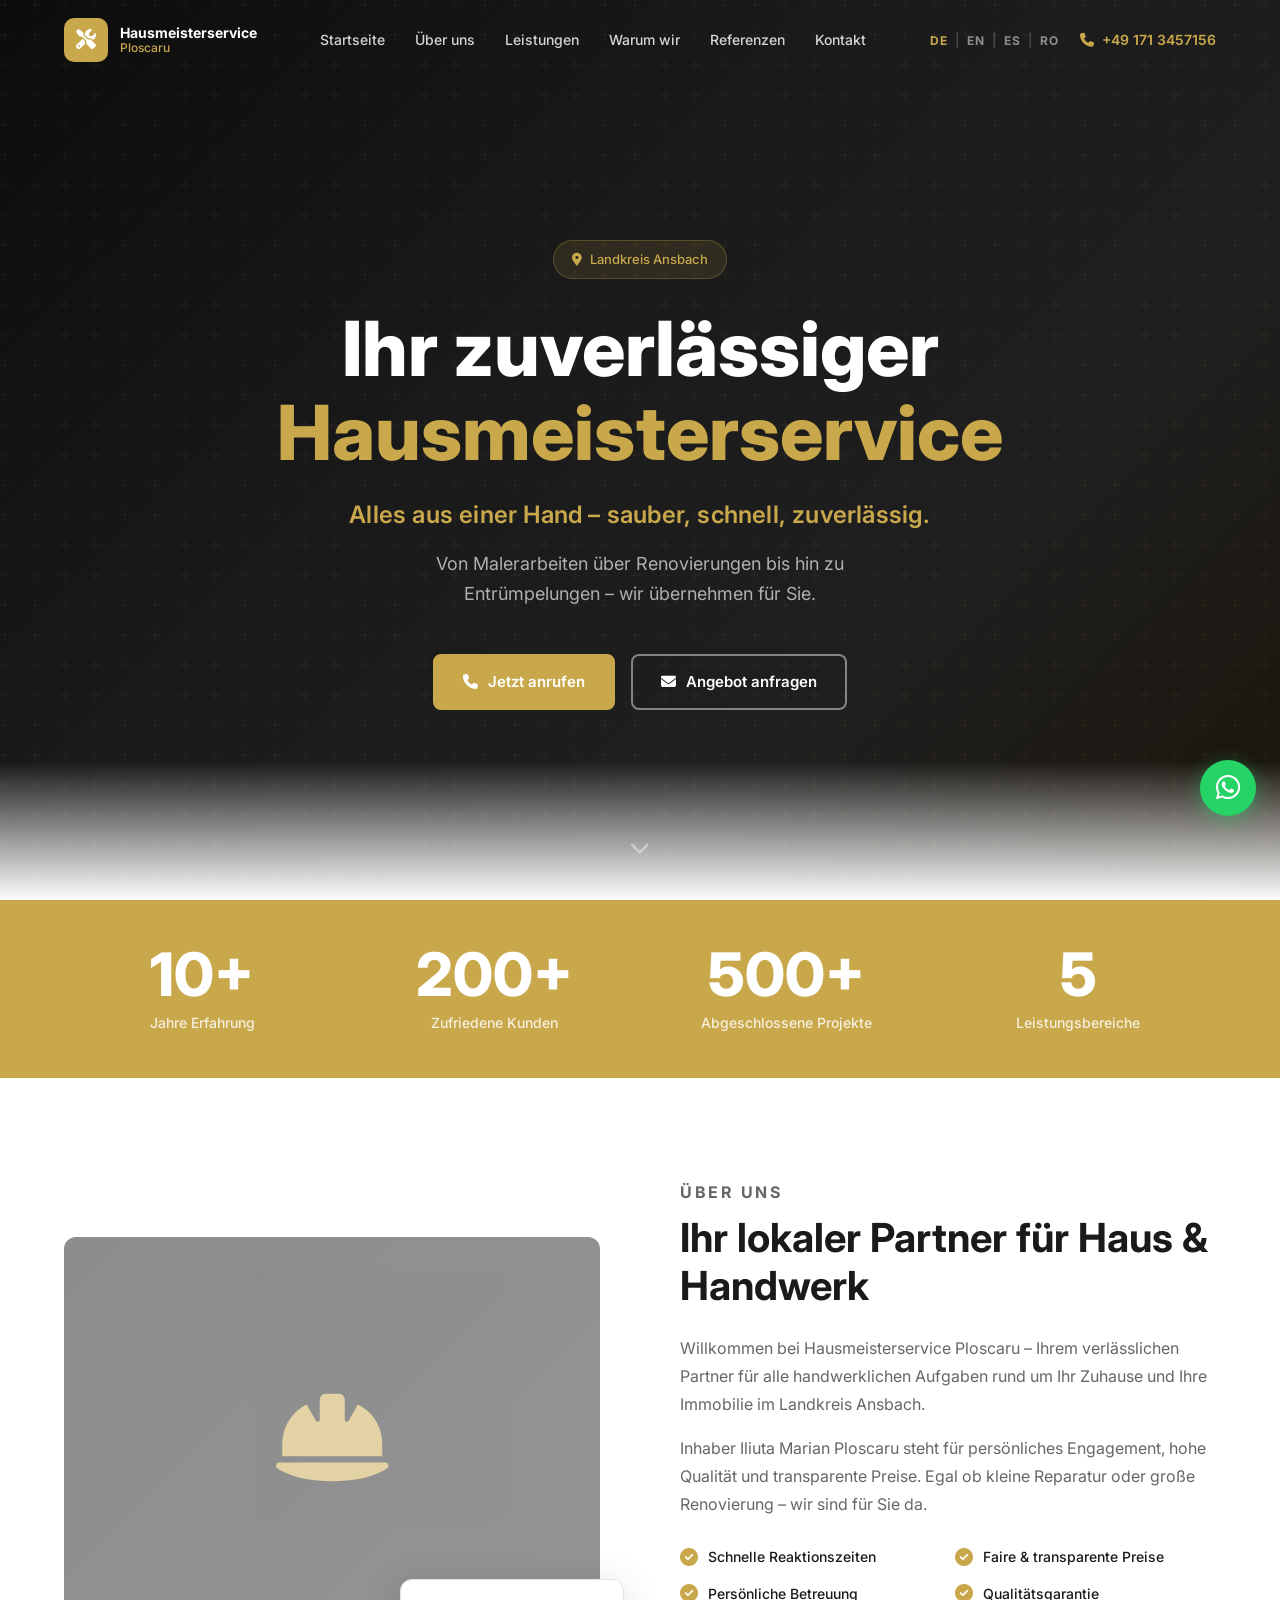
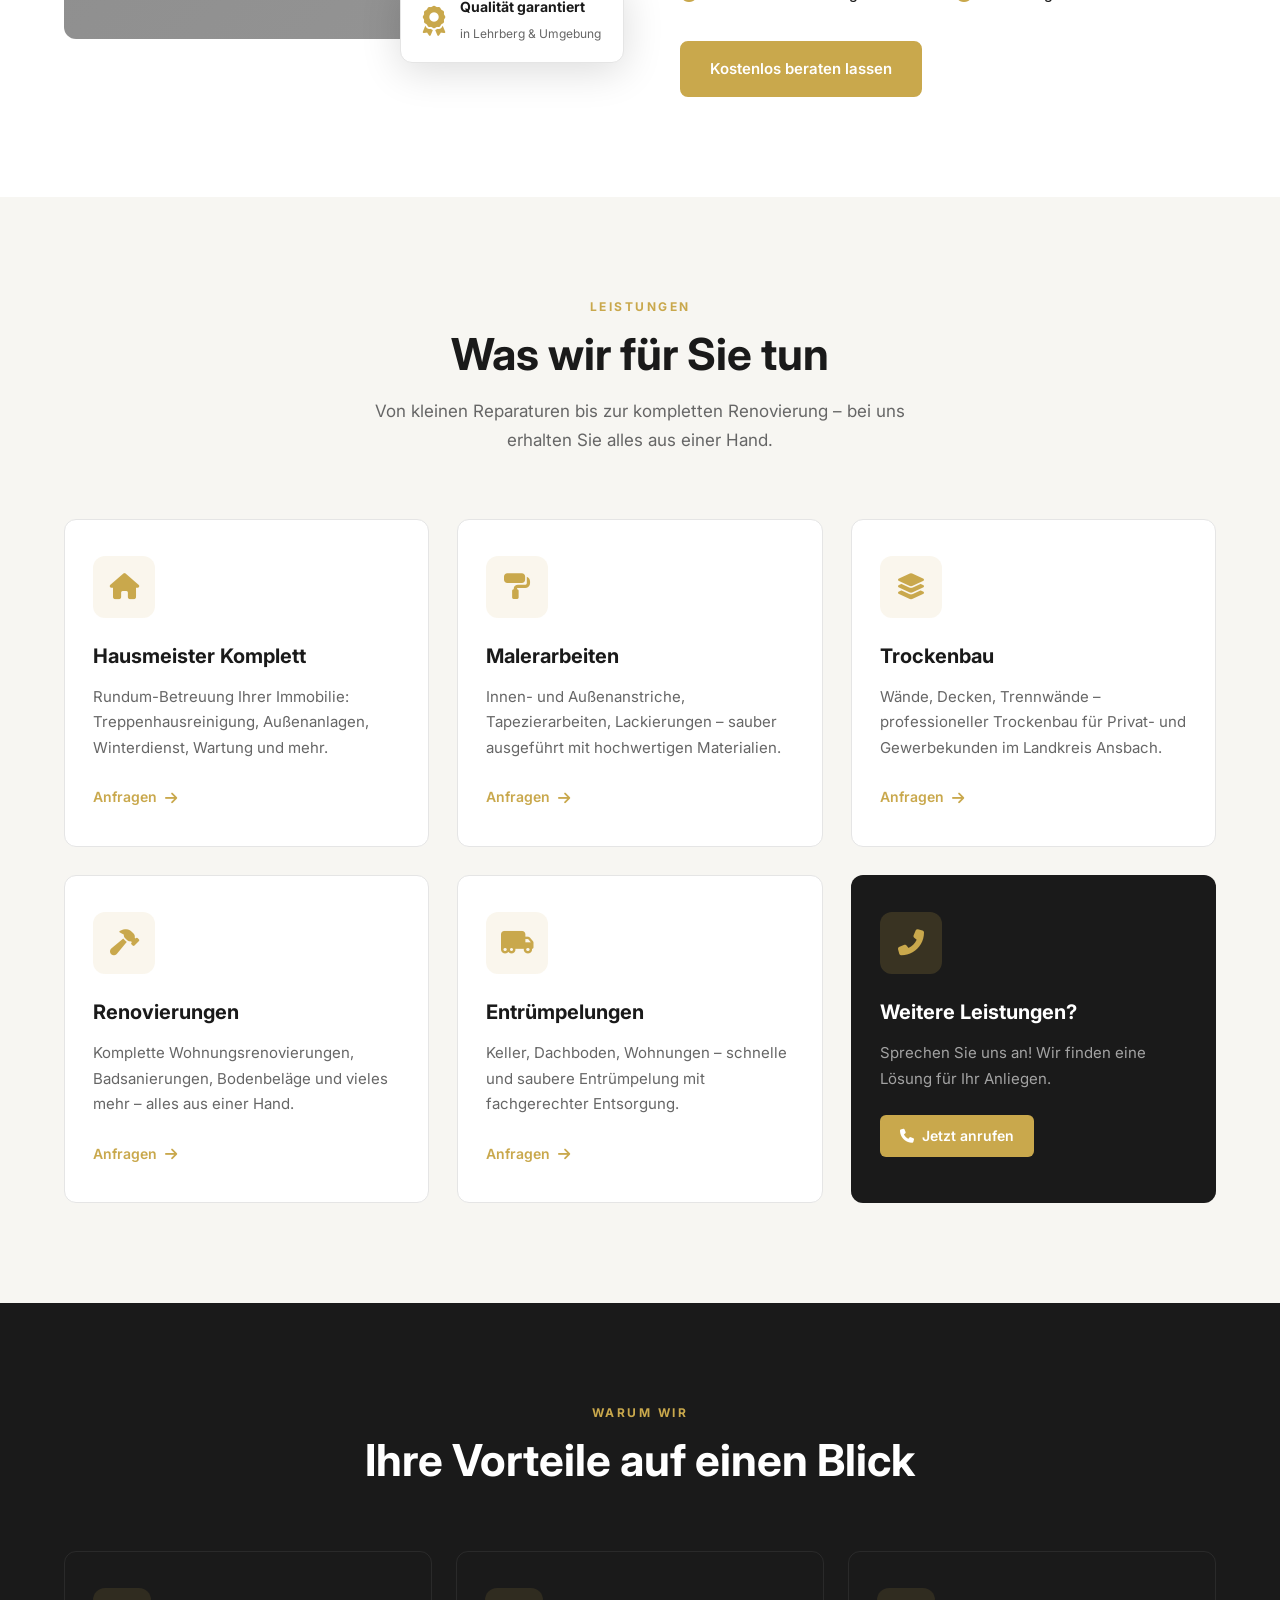
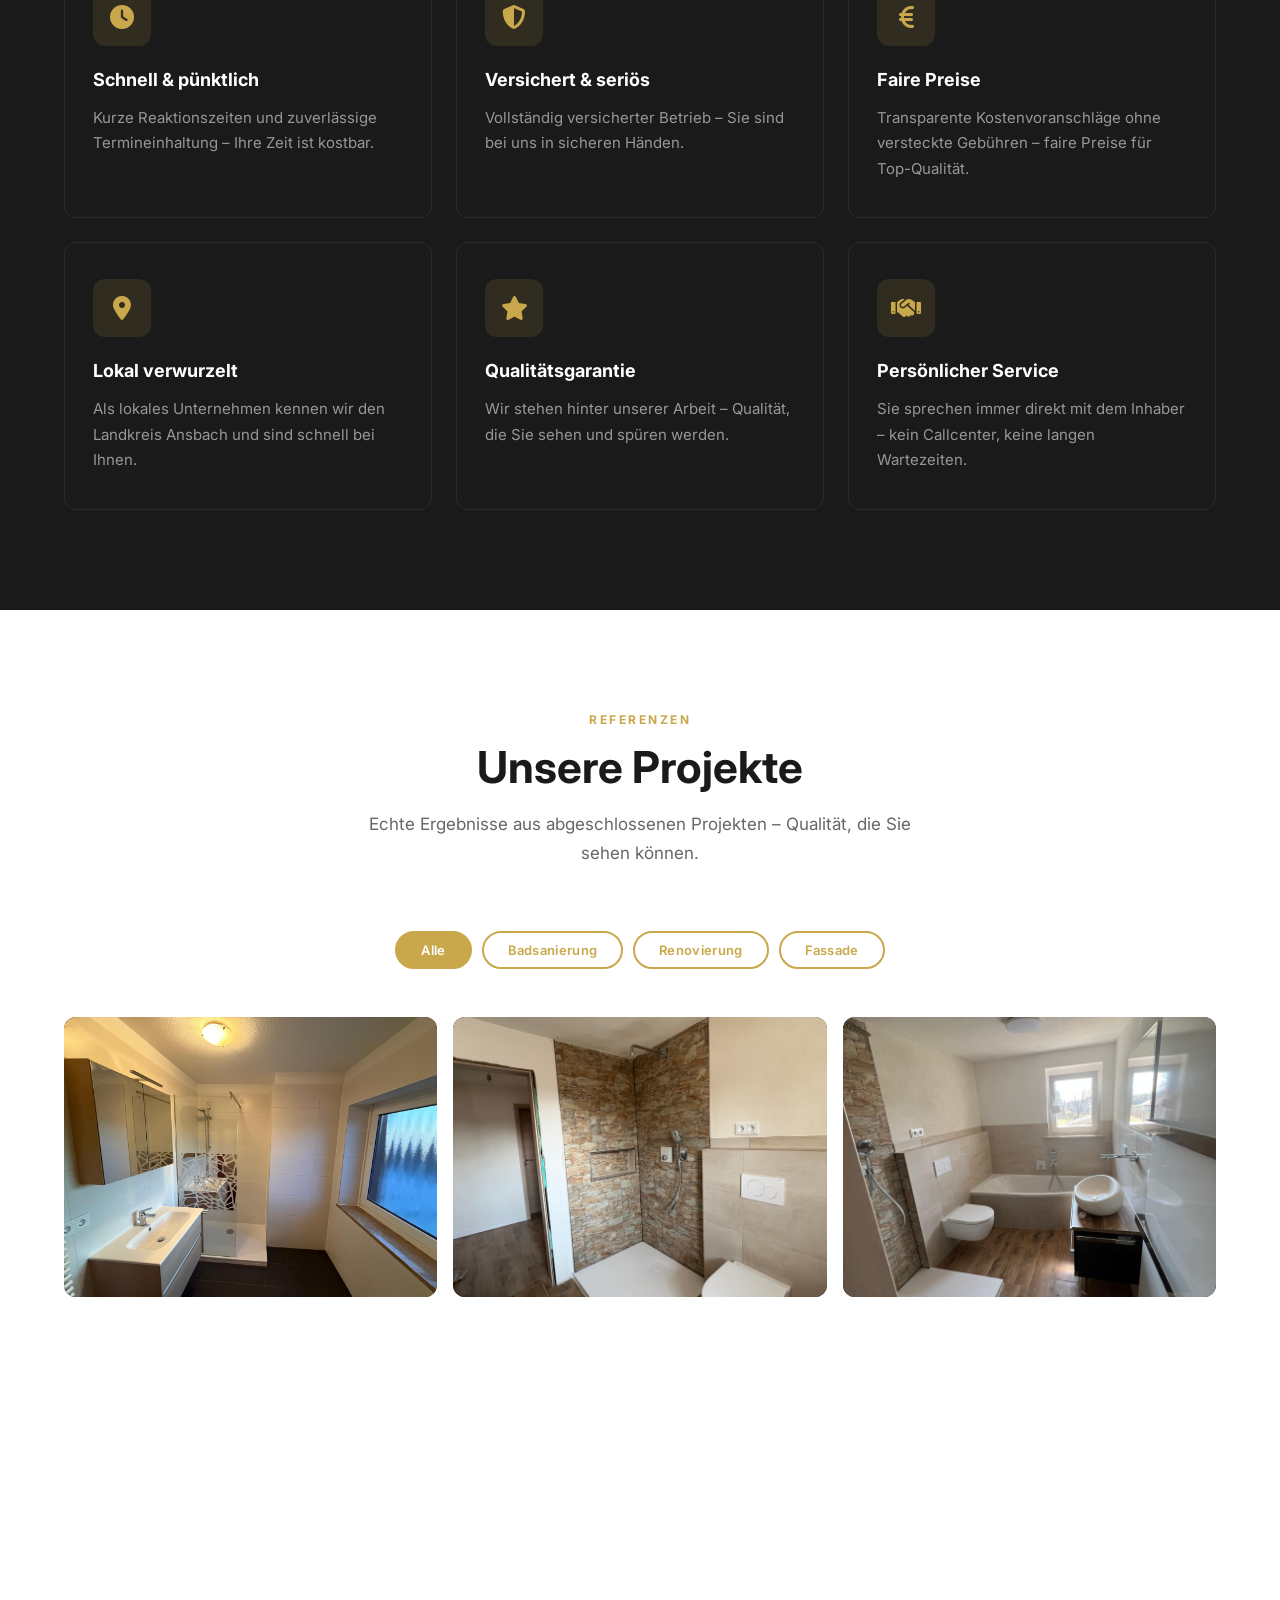
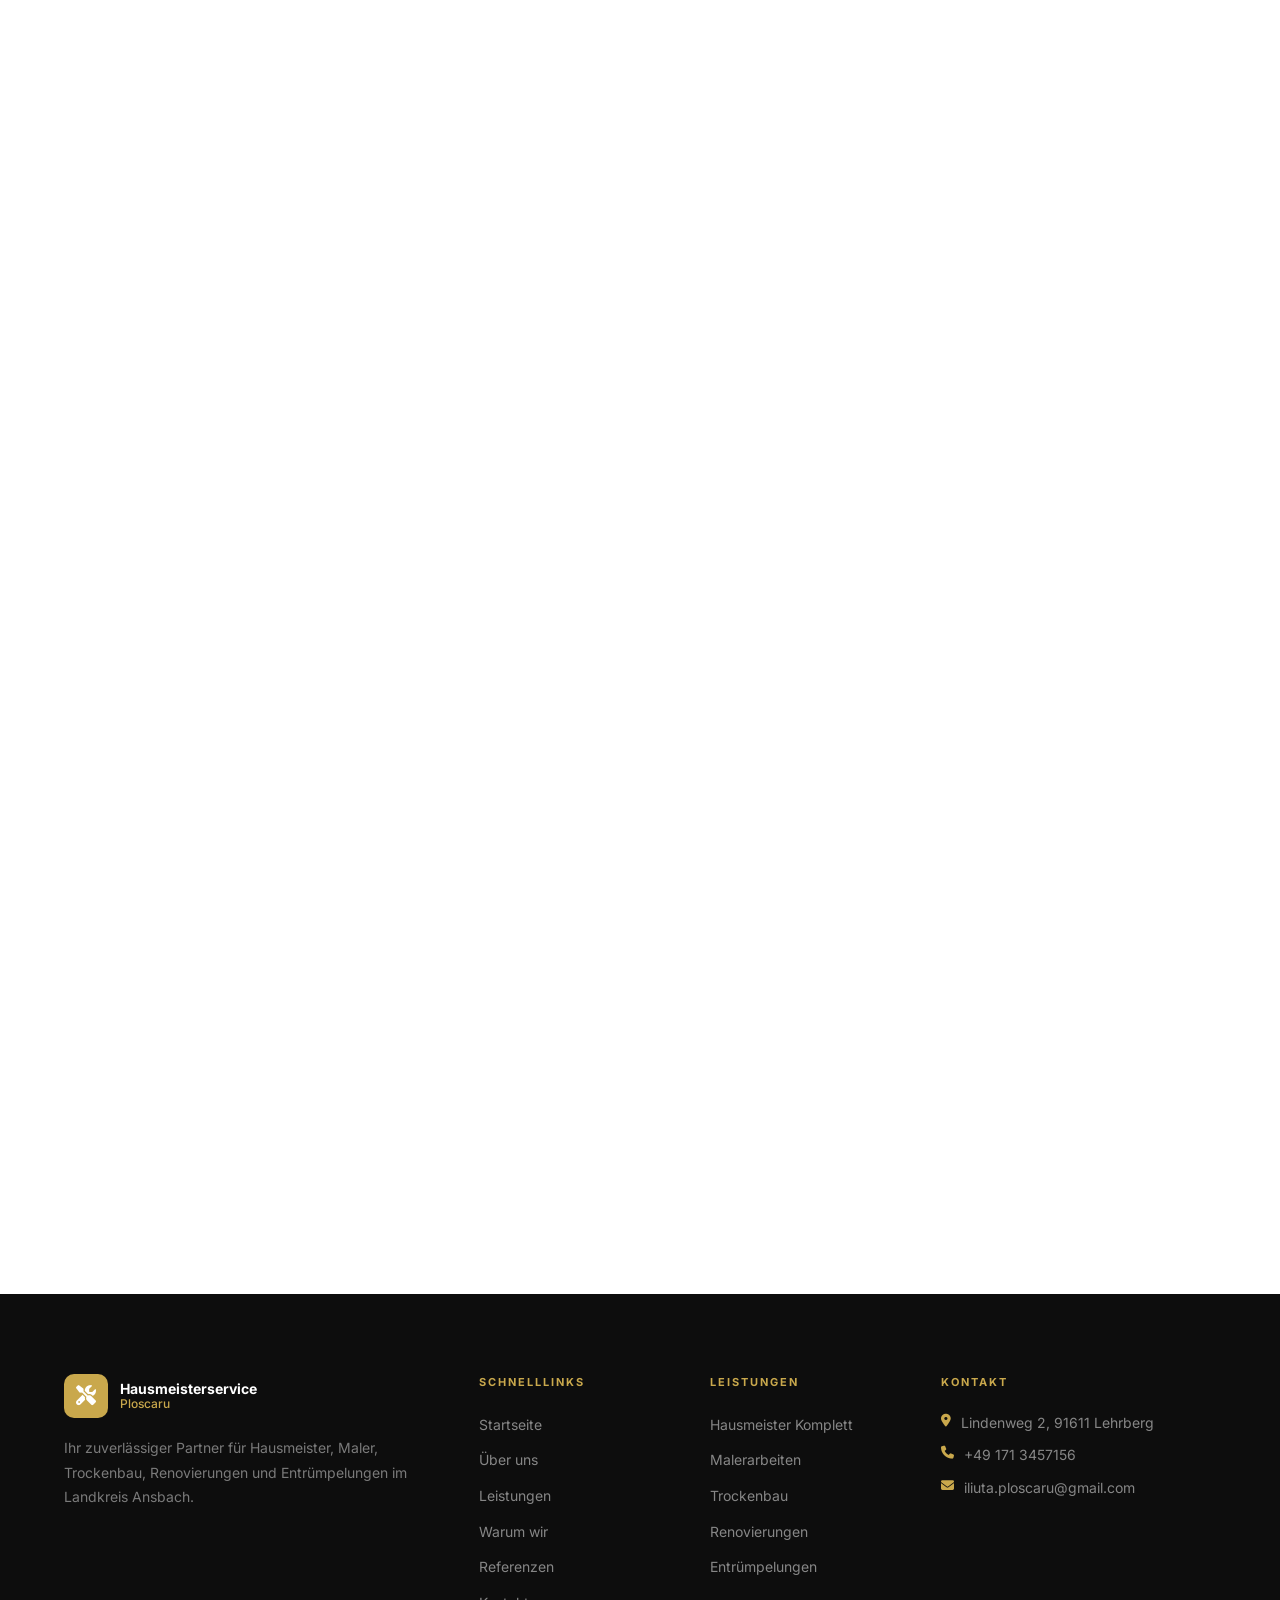
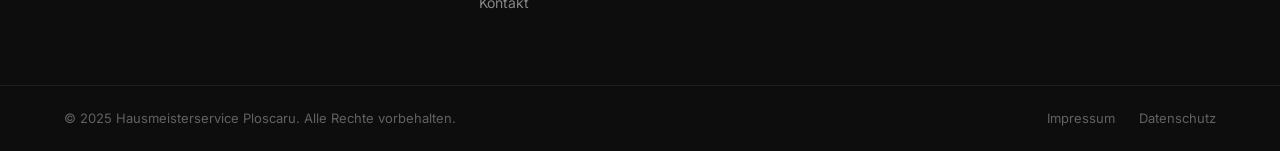
==== commit 911f0beb: "fix: correct gallery labels and categories to match actual photos" ====
--- a/hausmeisterservice/index.html
+++ b/hausmeisterservice/index.html
@@ -312,7 +312,7 @@
             </div>
 
             <div class="gallery-item fade-in fade-in-delay-2" data-cat="reno">
-                <img src="ref-09.JPG" alt="Küche & Renovierung" loading="lazy" onerror="this.style.display='none'">
+                <img src="ref-09.JPG" alt="Küche &amp; Renovierung" loading="lazy" onerror="this.style.display='none'">
                 <div class="gallery-overlay">
                     <i class="fas fa-expand-alt gallery-zoom"></i>
                     <span data-i18n="gallery.l9">Küche &amp; Renovierung</span>
@@ -494,4 +494,4 @@
 
 <script src="script.js"></script>
 </body>
-</html>
+</html>
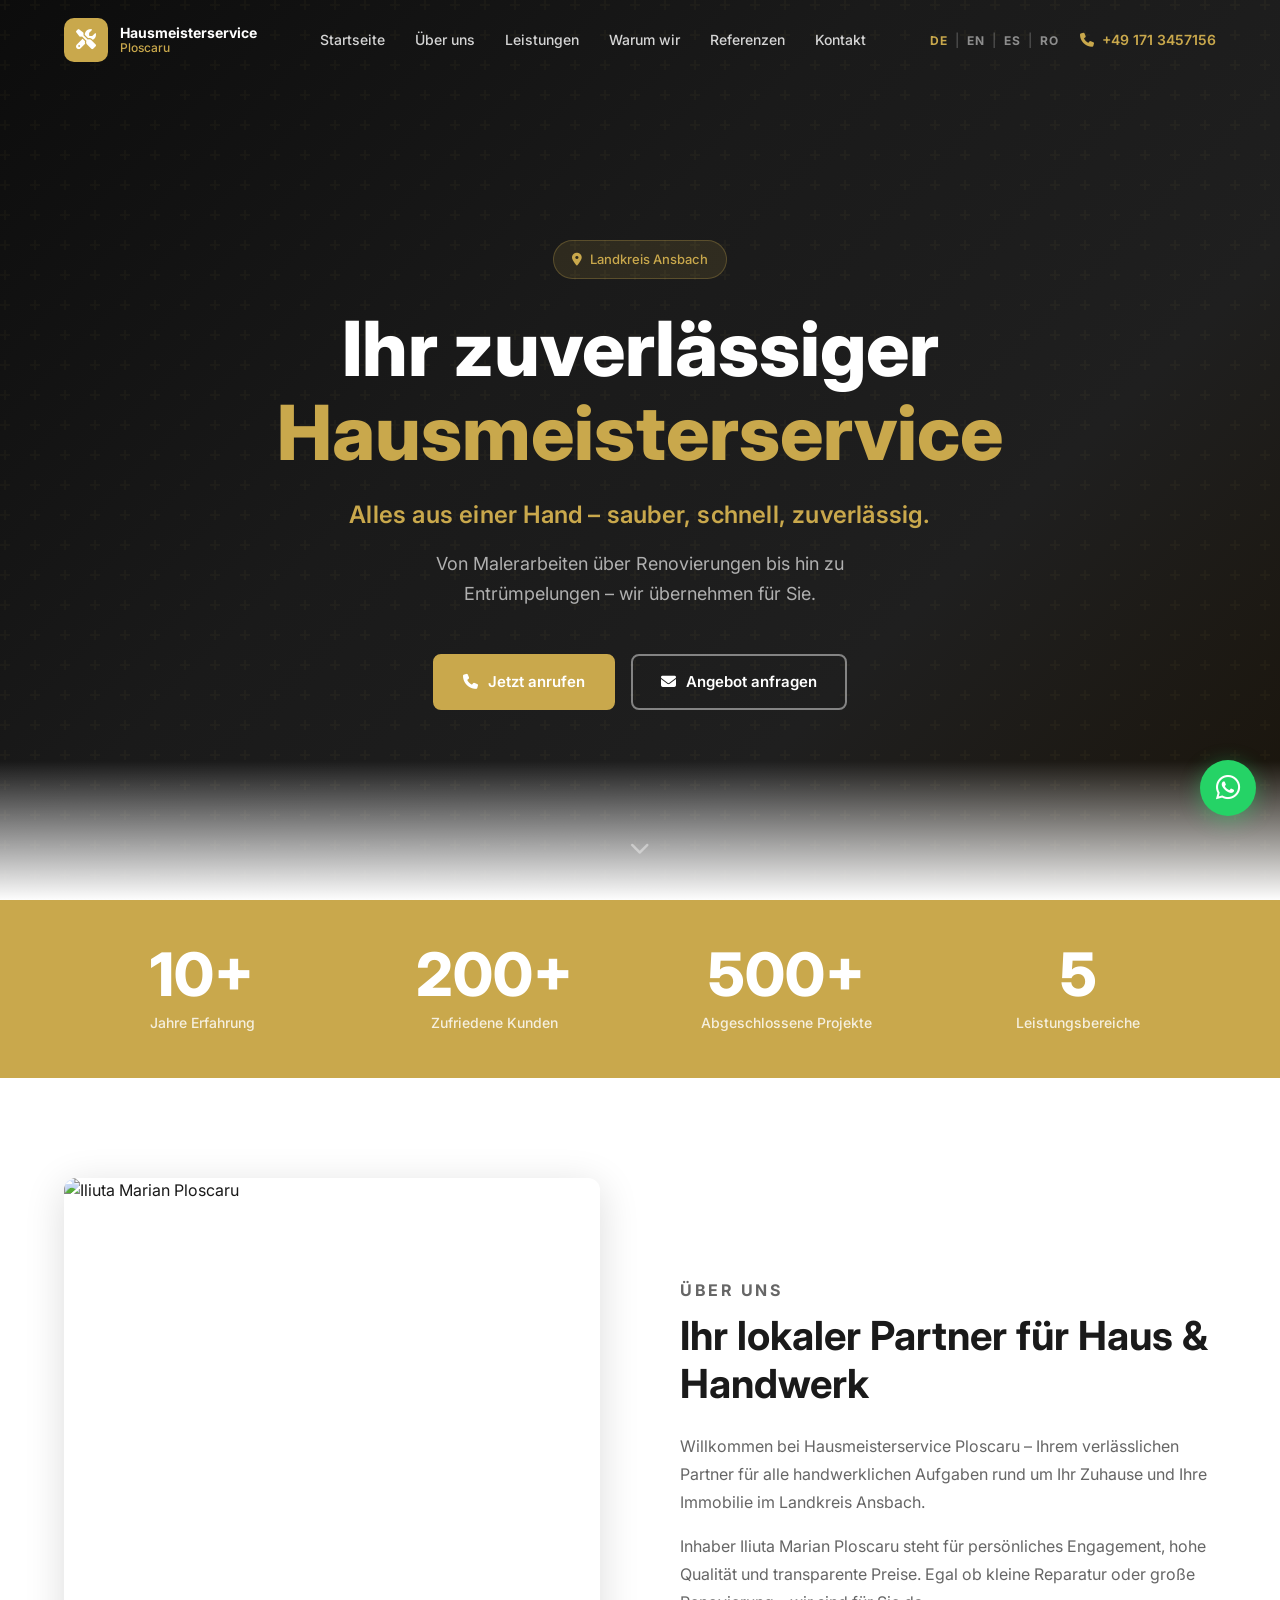
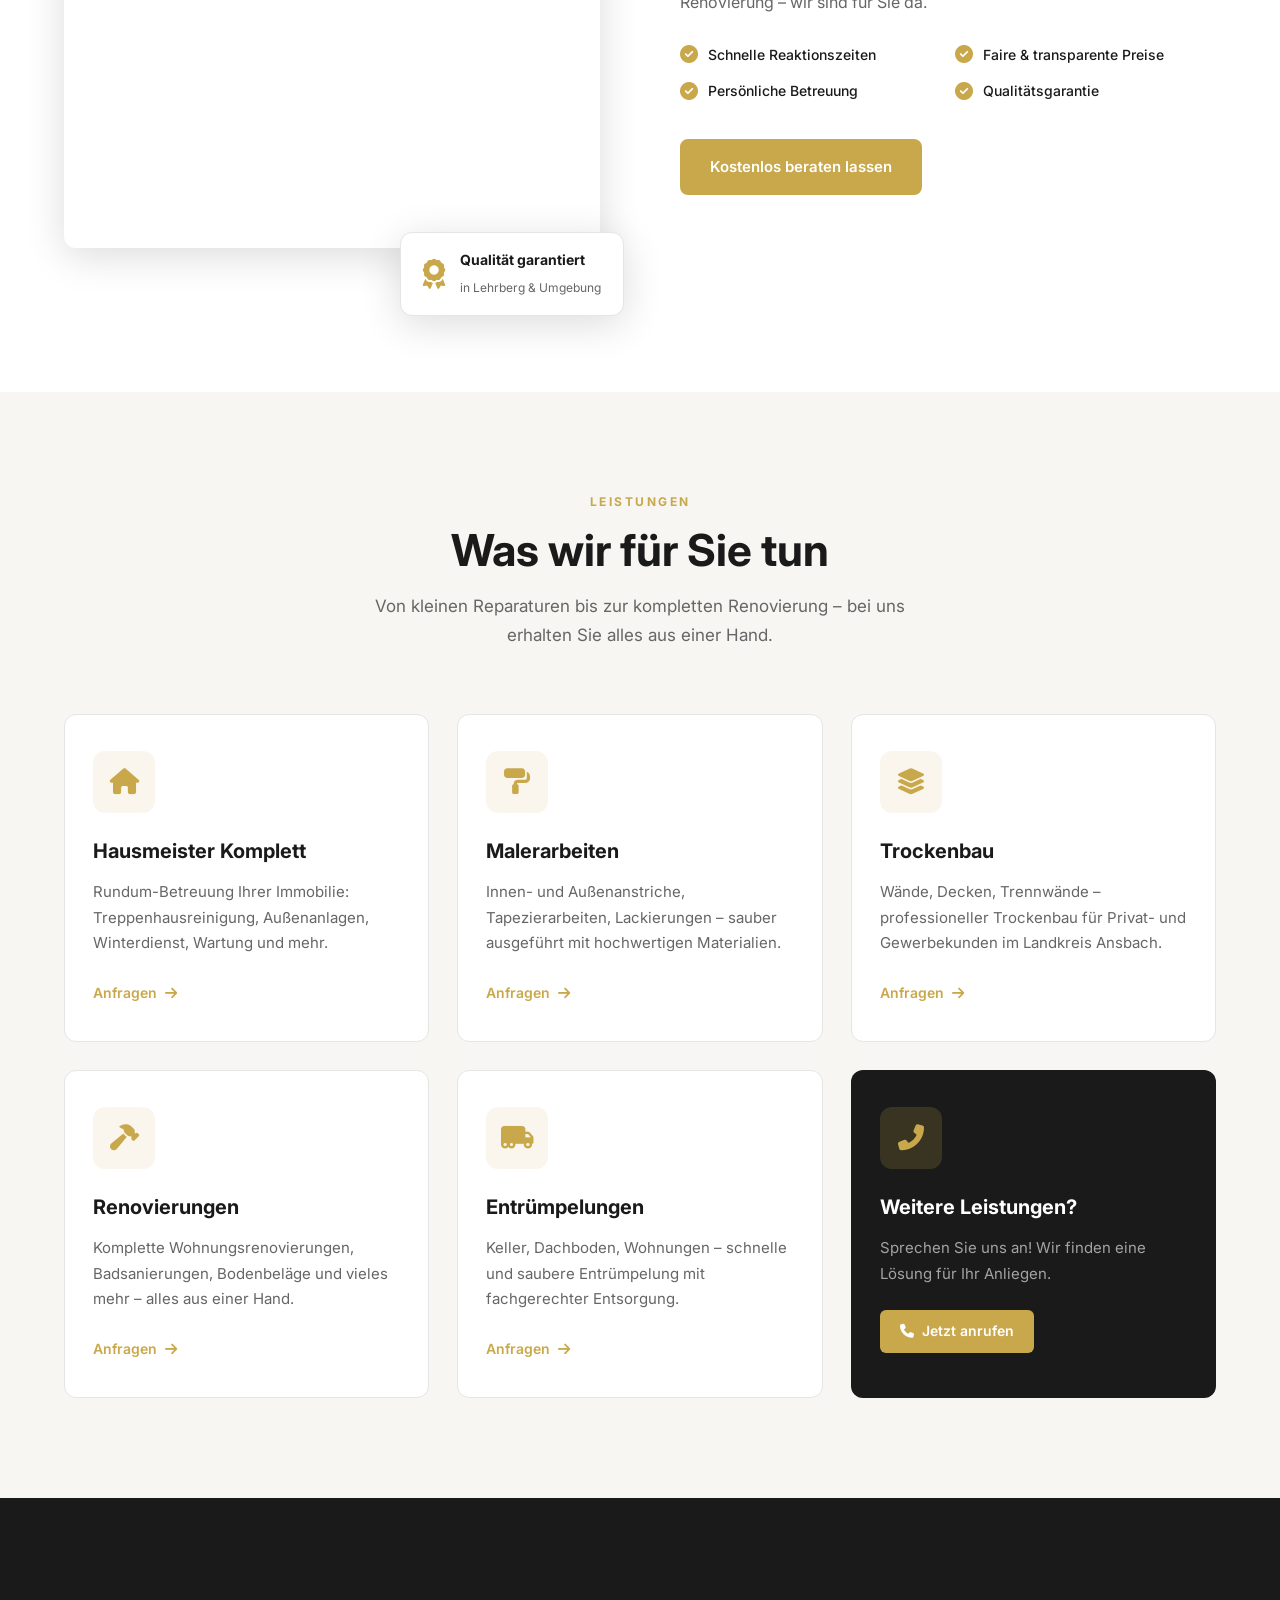
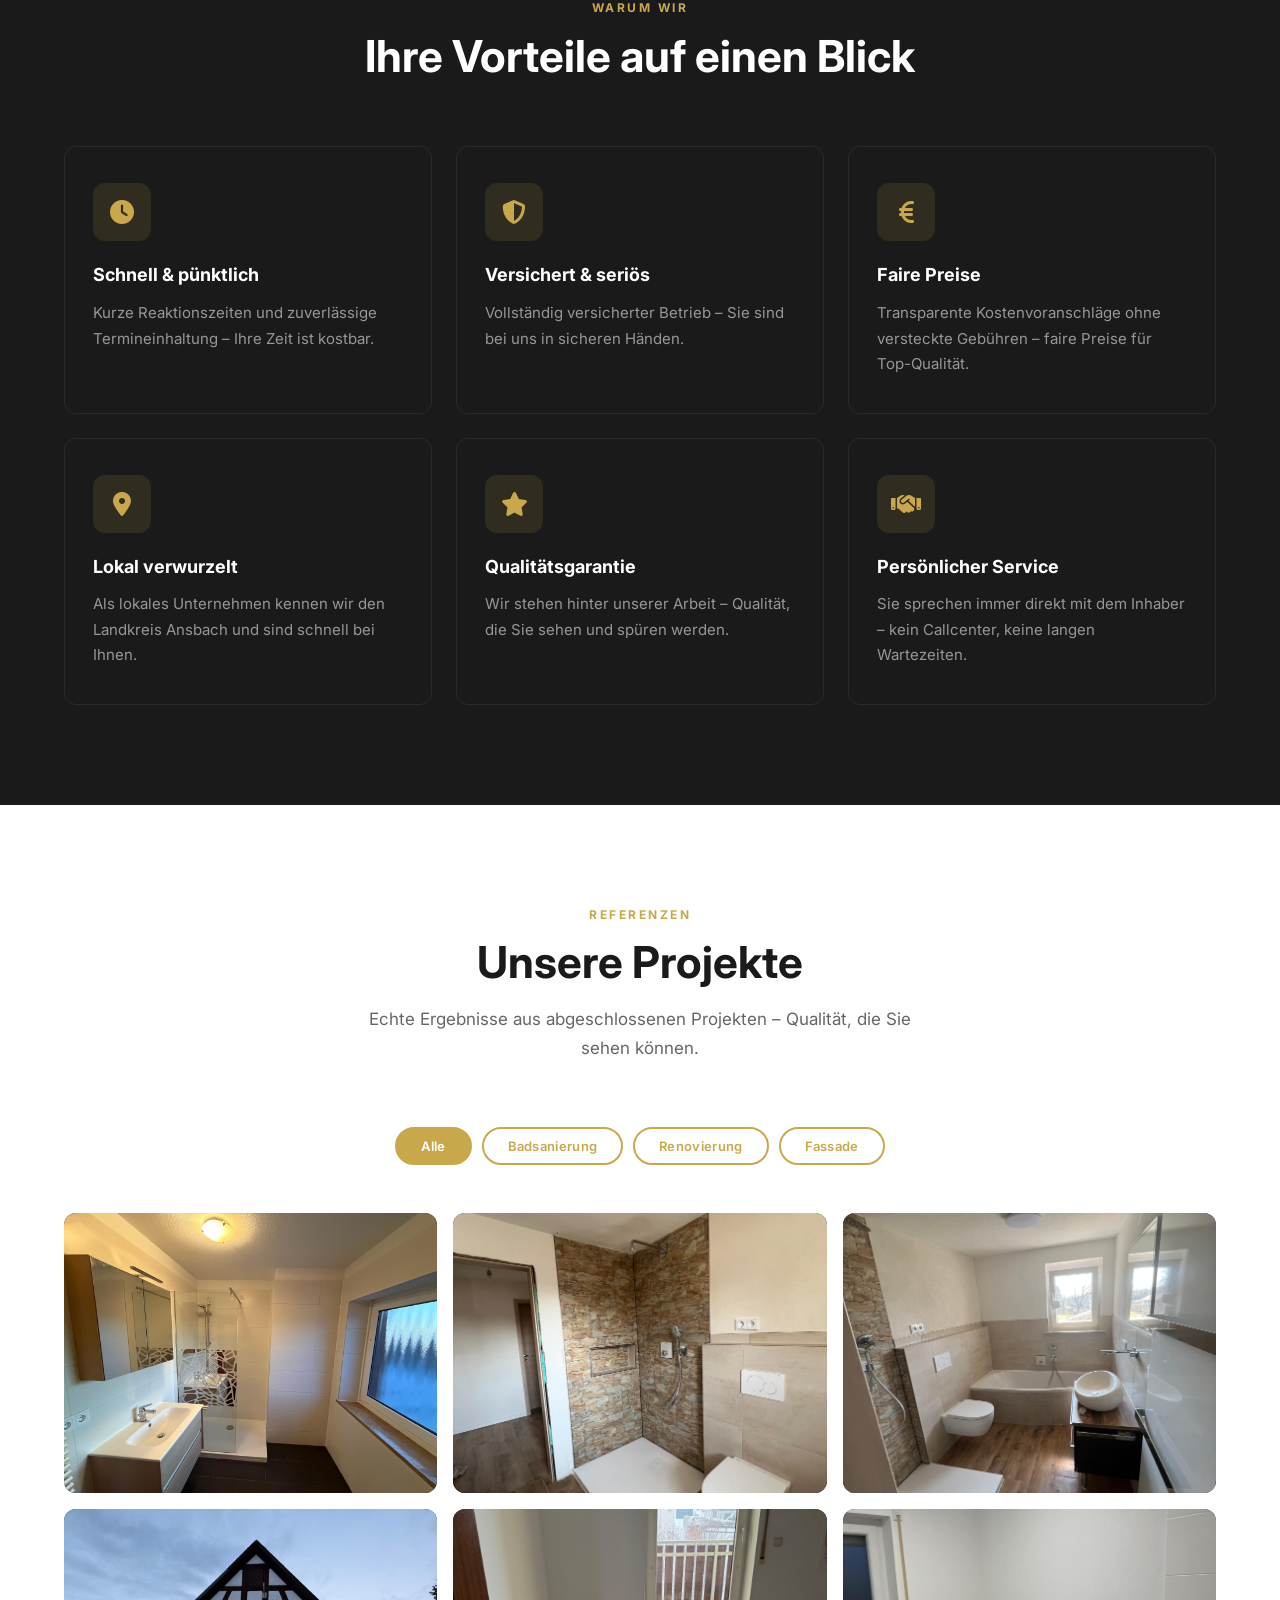
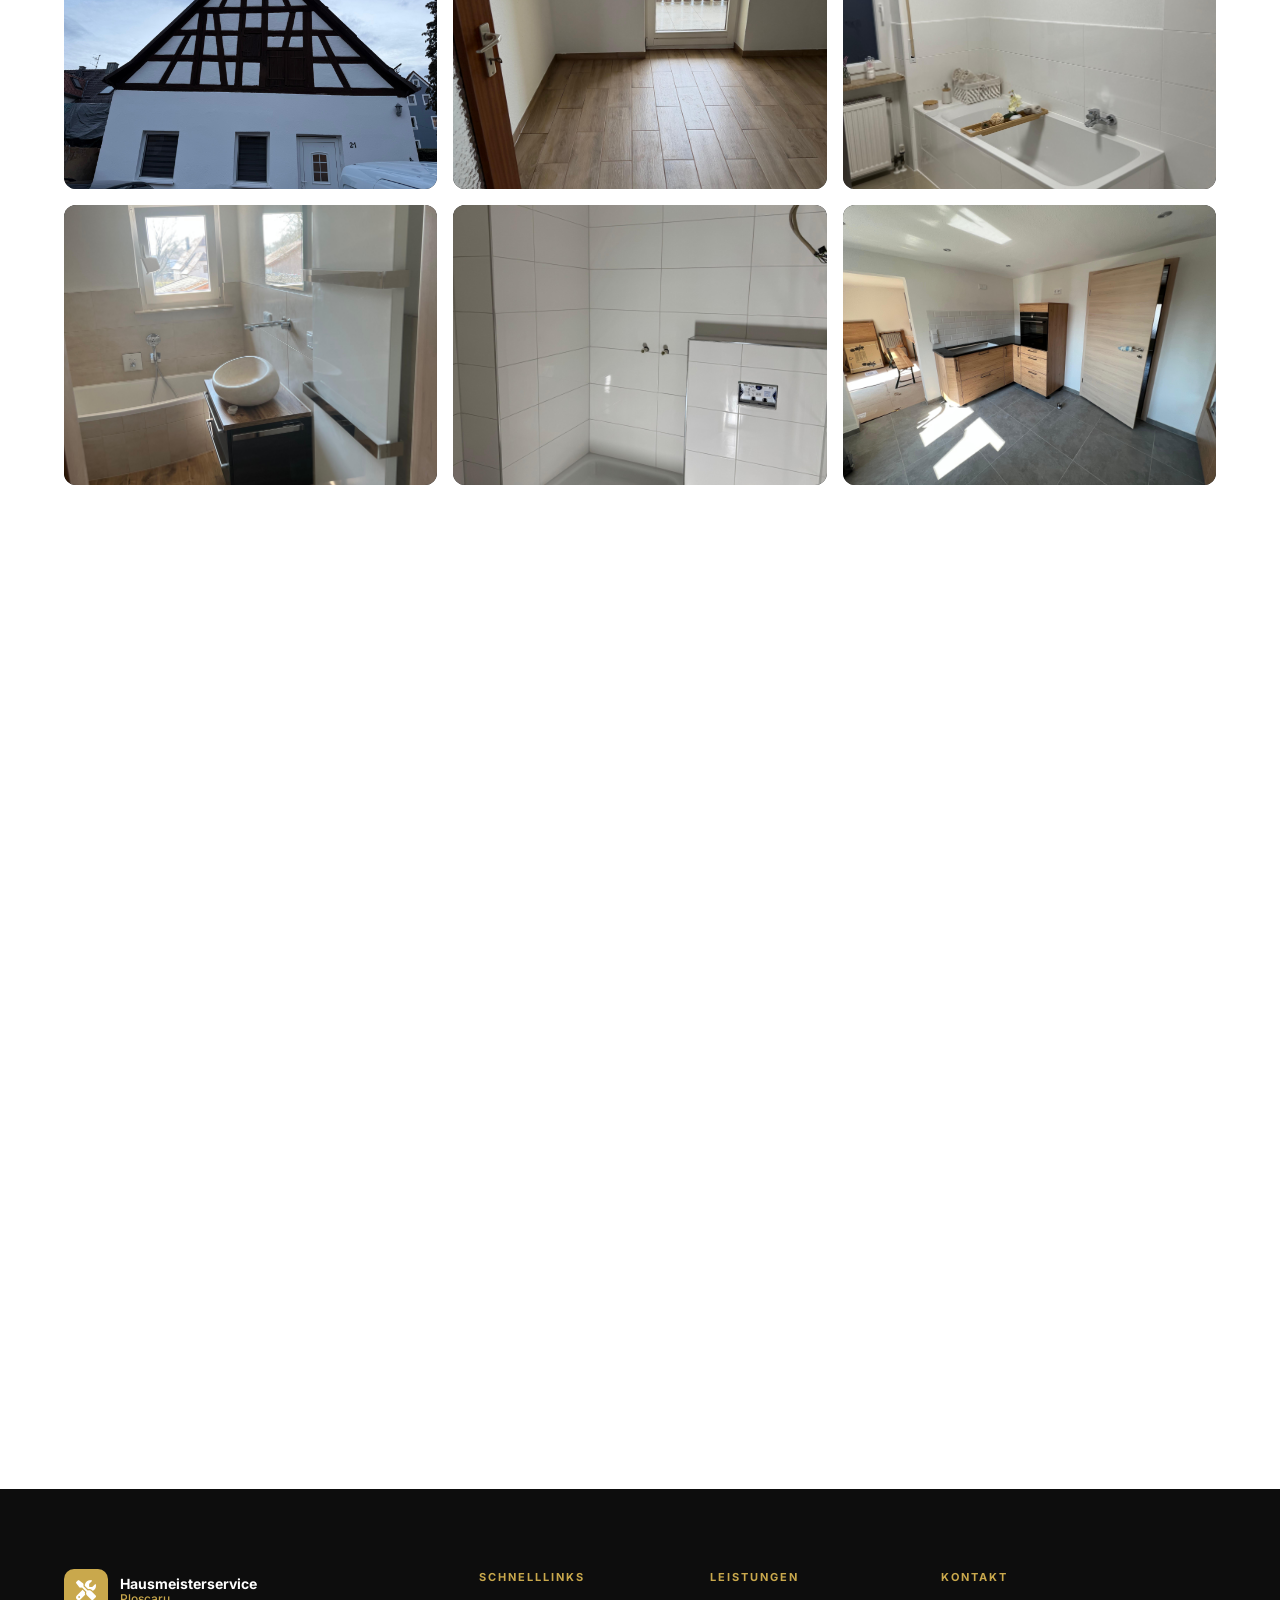
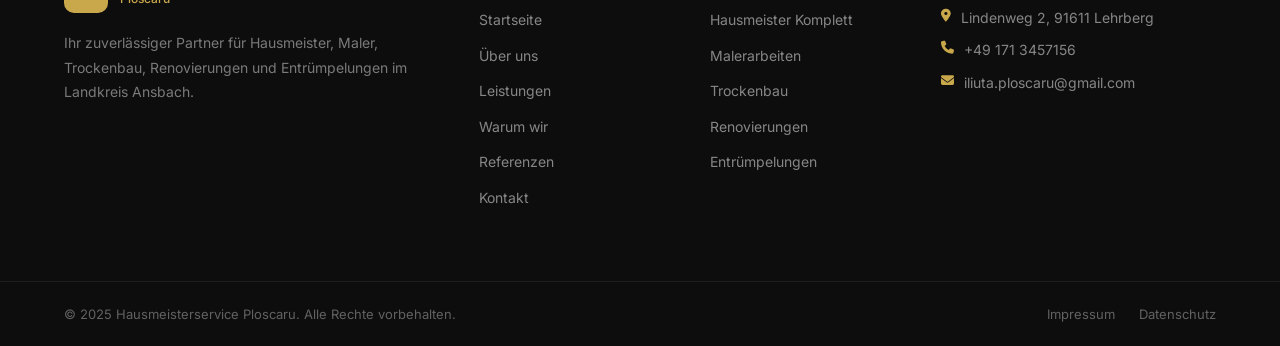
==== commit 318f0ef4: "Replace hard-hat placeholder with owner portrait photo https://claude.ai/code/session_01FbvCzK5CJi1x" ====
--- a/hausmeisterservice/index.html
+++ b/hausmeisterservice/index.html
@@ -109,9 +109,7 @@
     <div class="container about-grid">
         <div class="about-visual">
             <div class="about-img-wrap">
-                <div class="about-img-placeholder">
-                    <i class="fas fa-hard-hat"></i>
-                </div>
+                <img src="inhaber.jpg" alt="Iliuta Marian Ploscaru" class="about-img">
                 <div class="about-badge-card">
                     <i class="fas fa-award gold-text"></i>
                     <div>
@@ -312,7 +310,7 @@
             </div>
 
             <div class="gallery-item fade-in fade-in-delay-2" data-cat="reno">
-                <img src="ref-09.JPG" alt="Küche &amp; Renovierung" loading="lazy" onerror="this.style.display='none'">
+                <img src="ref-09.JPG" alt="Küche & Renovierung" loading="lazy" onerror="this.style.display='none'">
                 <div class="gallery-overlay">
                     <i class="fas fa-expand-alt gallery-zoom"></i>
                     <span data-i18n="gallery.l9">Küche &amp; Renovierung</span>
@@ -494,4 +492,4 @@
 
 <script src="script.js"></script>
 </body>
-</html>+</html>
--- a/hausmeisterservice/style.css
+++ b/hausmeisterservice/style.css
@@ -228,16 +228,15 @@
 /* ===== ABOUT ===== */
 .about-grid { display: grid; grid-template-columns: 1fr 1fr; gap: 80px; align-items: center; }
 .about-visual { position: relative; }
-.about-img-wrap { position: relative; }
-.about-img-placeholder {
-    background: linear-gradient(135deg, #1a1a1a, #2a2a2a);
+.about-img-wrap { position: relative; padding-bottom: 44px; }
+.about-img {
+    width: 100%;
+    aspect-ratio: 4 / 5;
+    object-fit: cover;
+    object-position: center 15%;
     border-radius: var(--radius);
-    width: 100%;
-    aspect-ratio: 4 / 3;
-    display: flex; align-items: center; justify-content: center;
-    font-size: 100px;
-    color: var(--gold);
-    opacity: 0.5;
+    display: block;
+    box-shadow: var(--shadow-lg);
 }
 .about-badge-card {
     position: absolute;
@@ -654,7 +653,8 @@
 /* ===== RESPONSIVE ===== */
 @media (max-width: 1100px) {
     .about-grid { grid-template-columns: 1fr; gap: 48px; }
-    .about-visual { display: none; }
+    .about-img { aspect-ratio: 3 / 2; object-position: center 20%; }
+    .about-badge-card { right: 0; }
     .footer-grid { grid-template-columns: 1fr 1fr; }
     .footer-col-main { grid-column: 1 / -1; }
 }
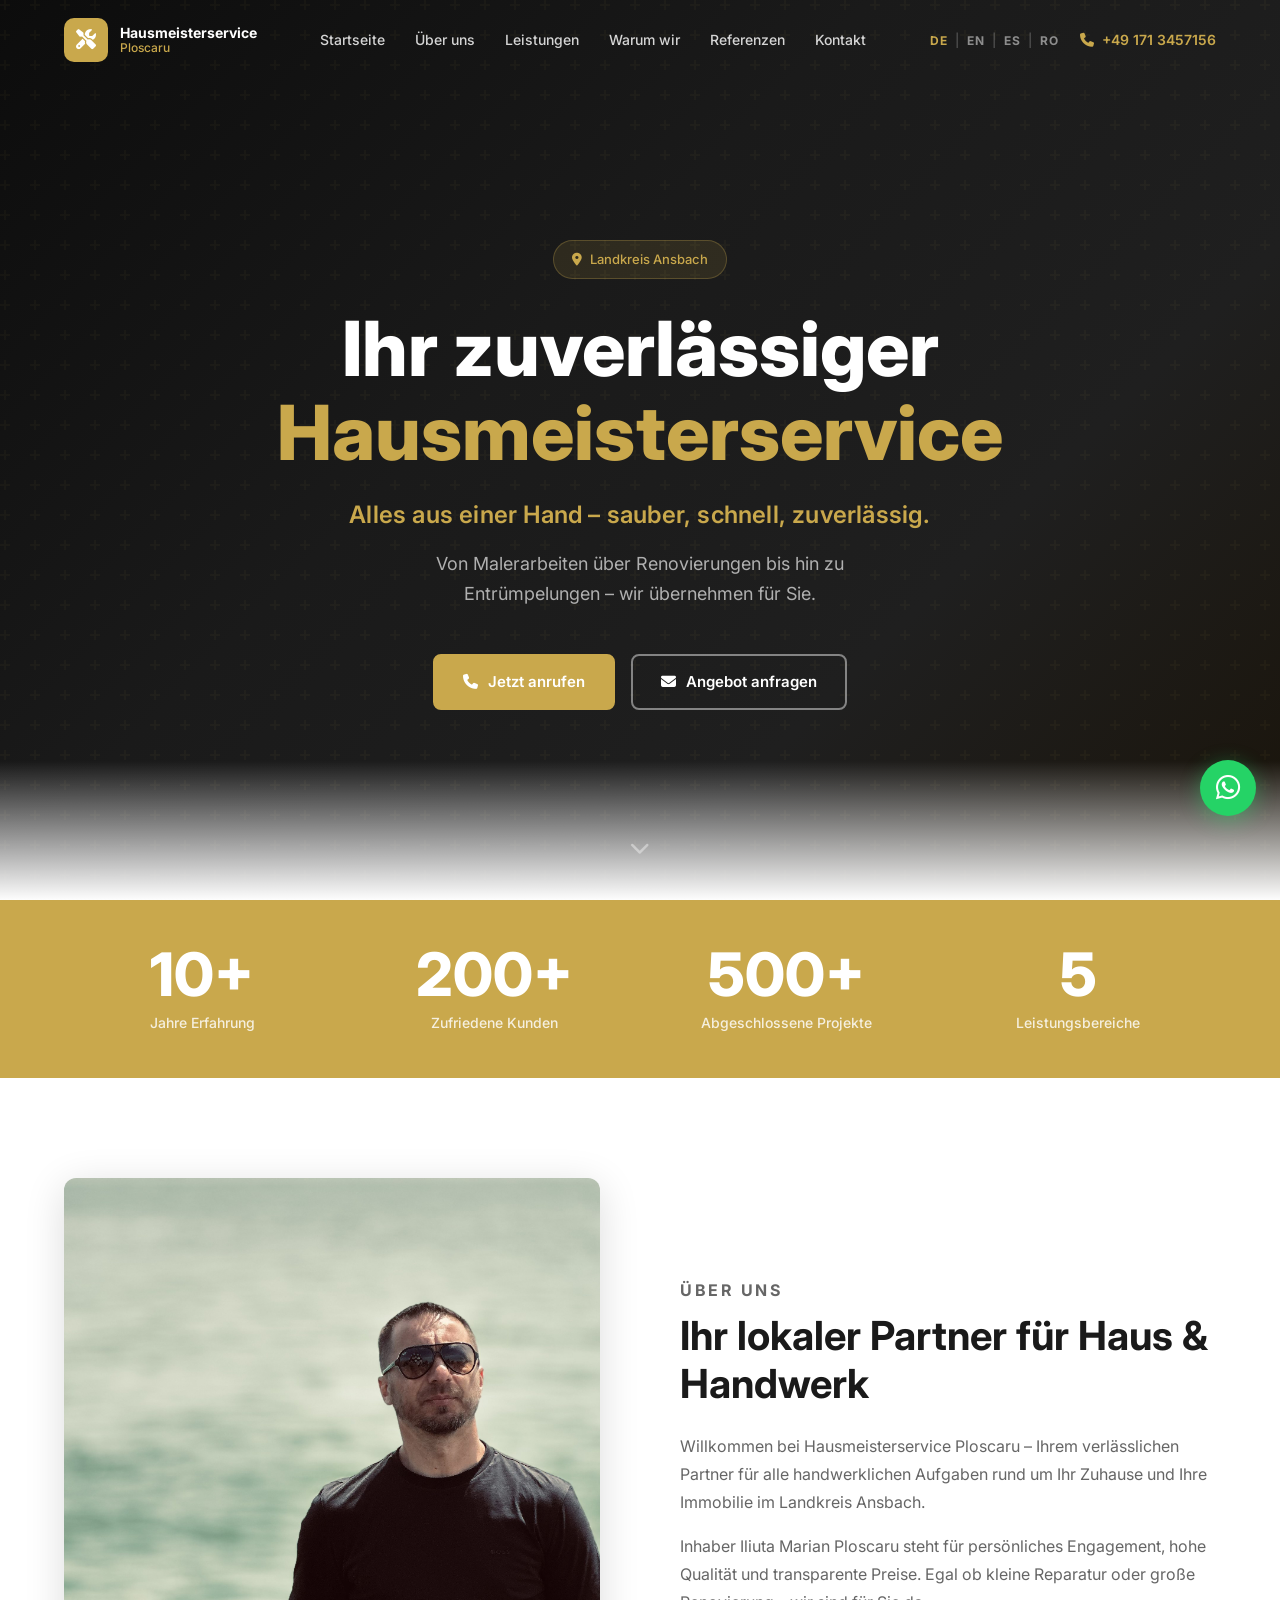
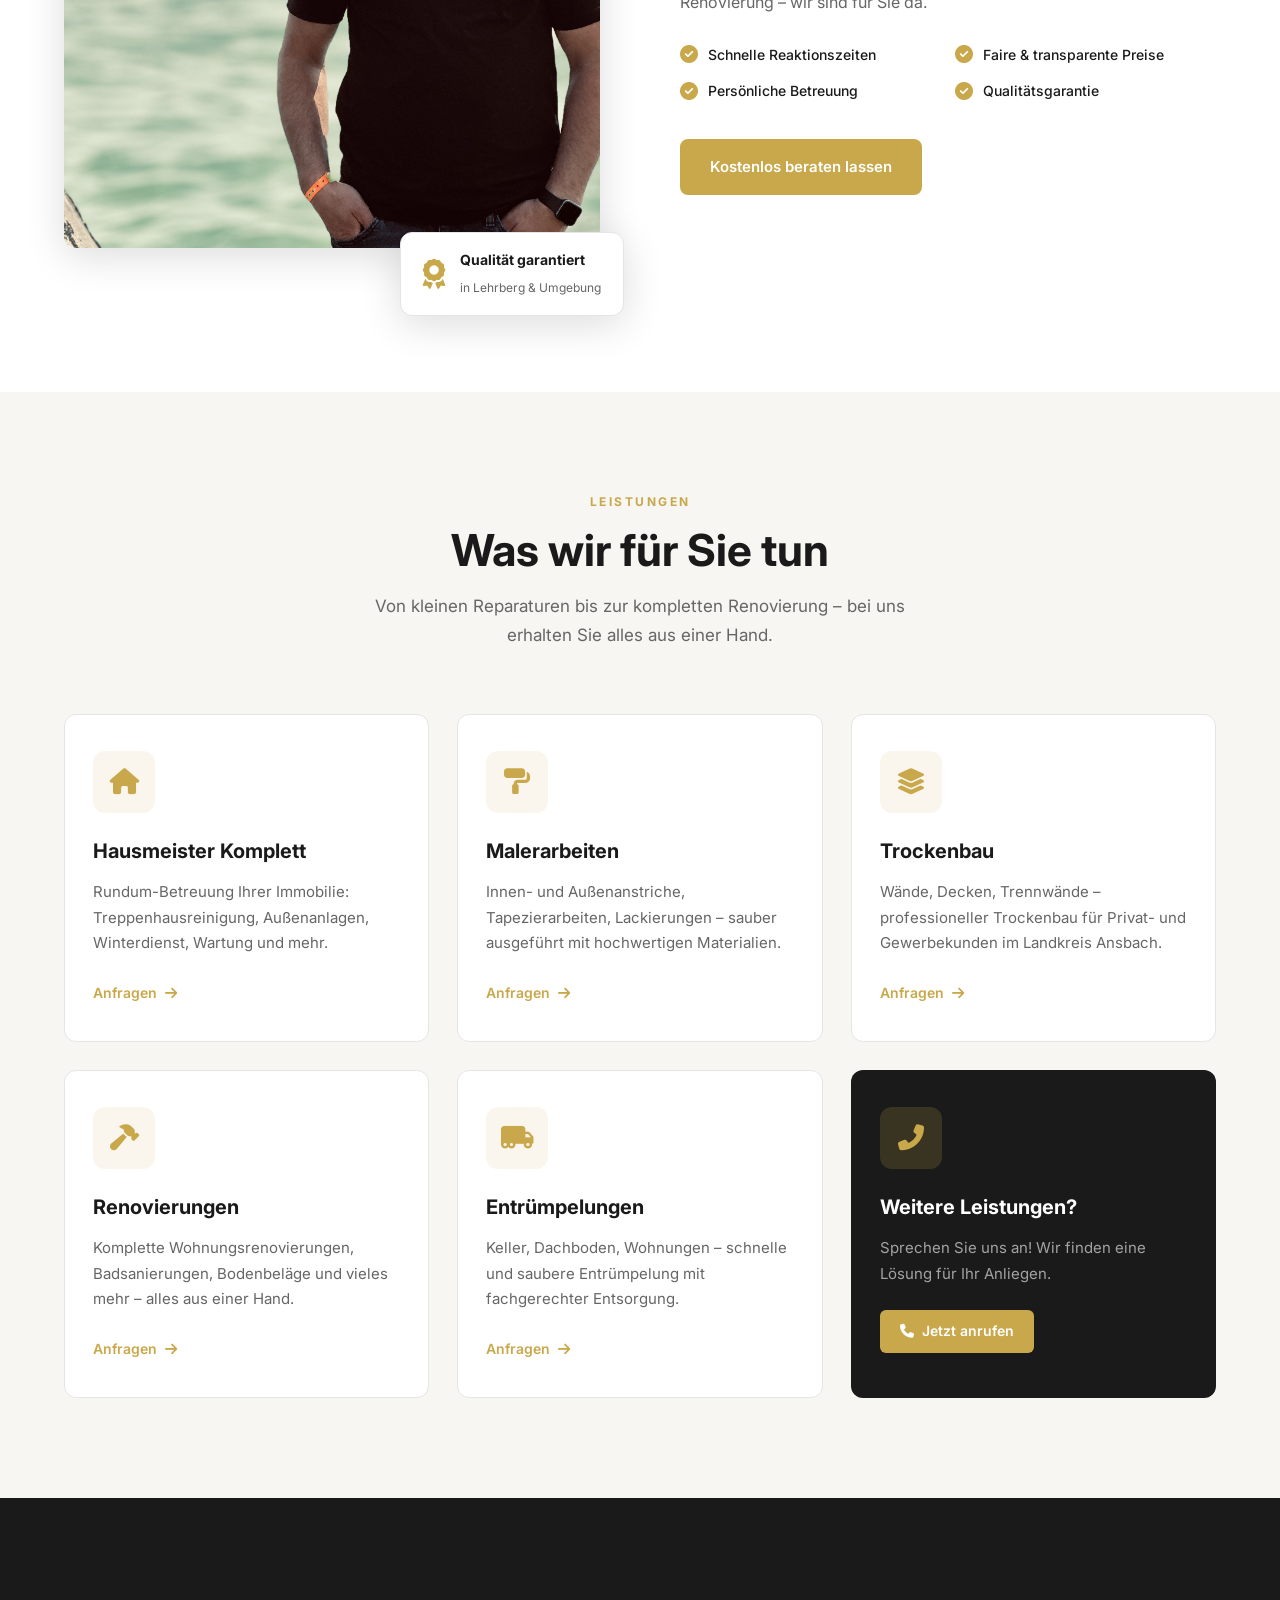
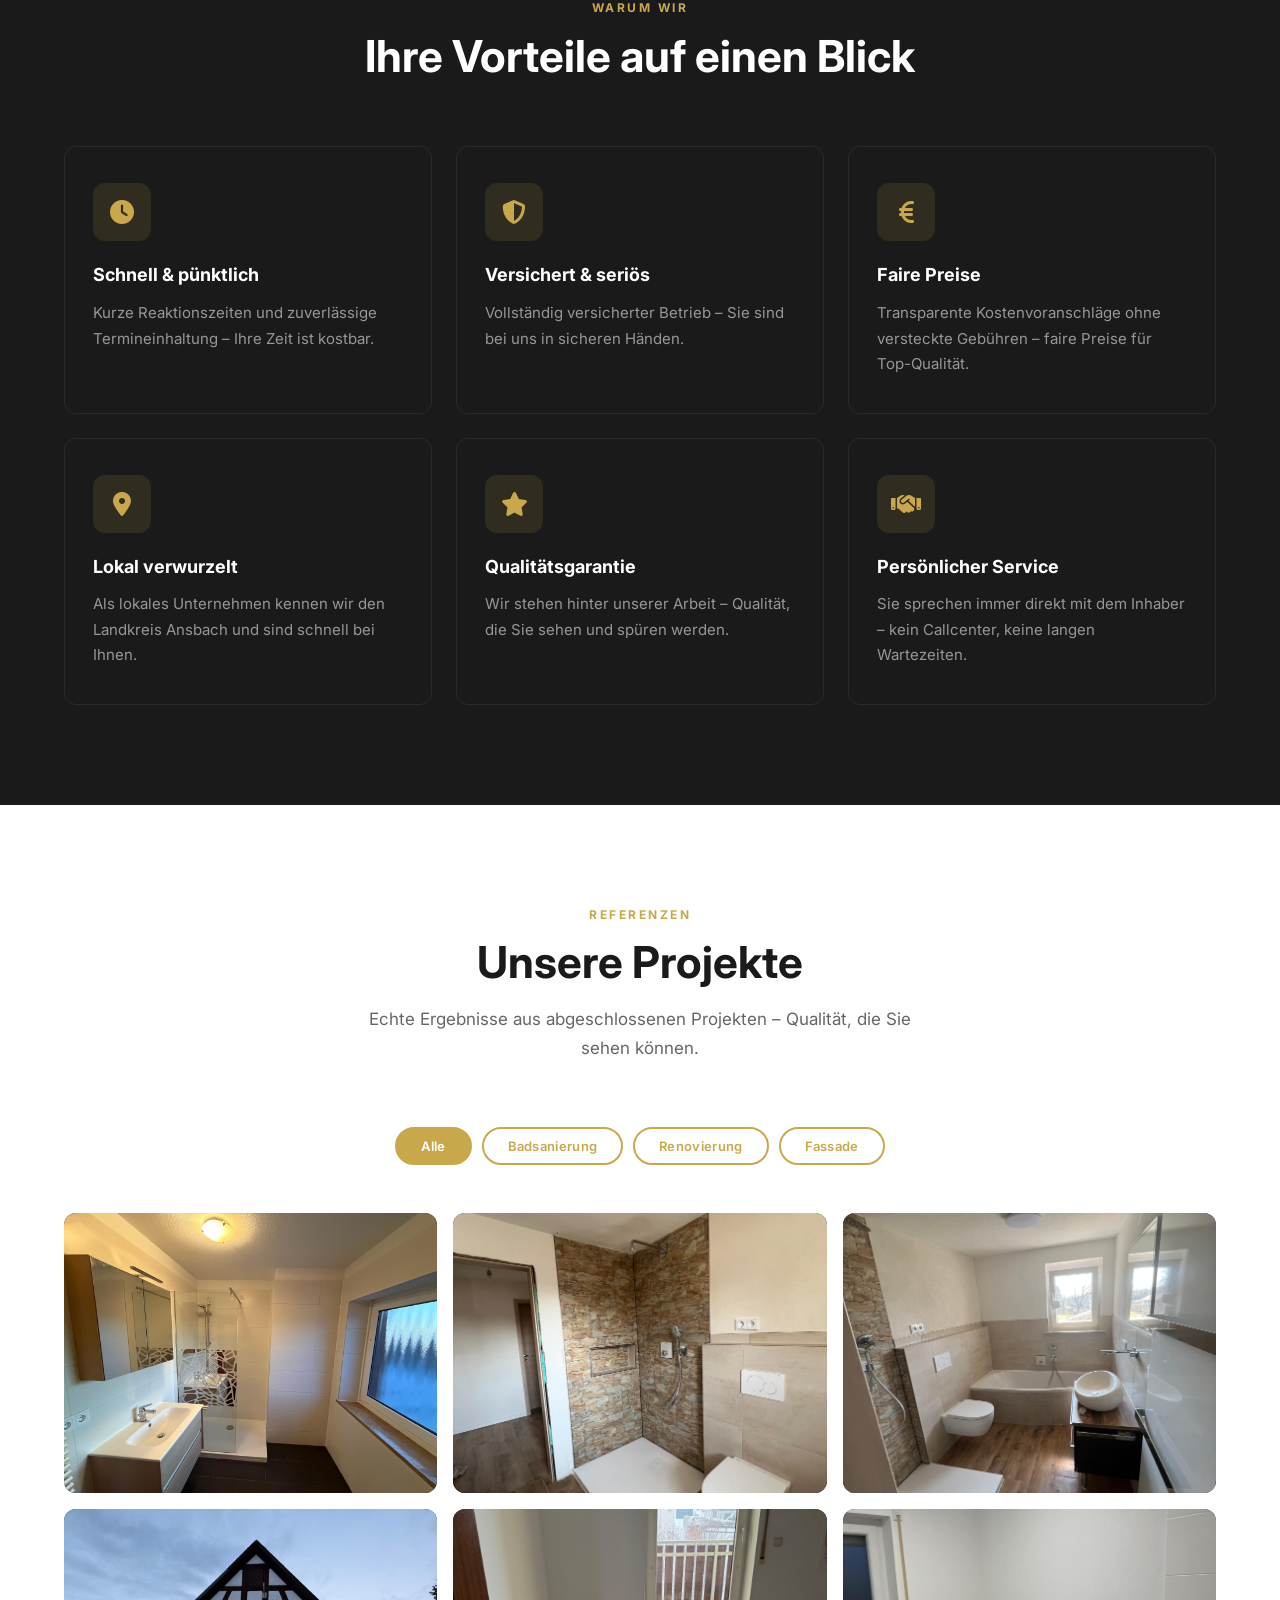
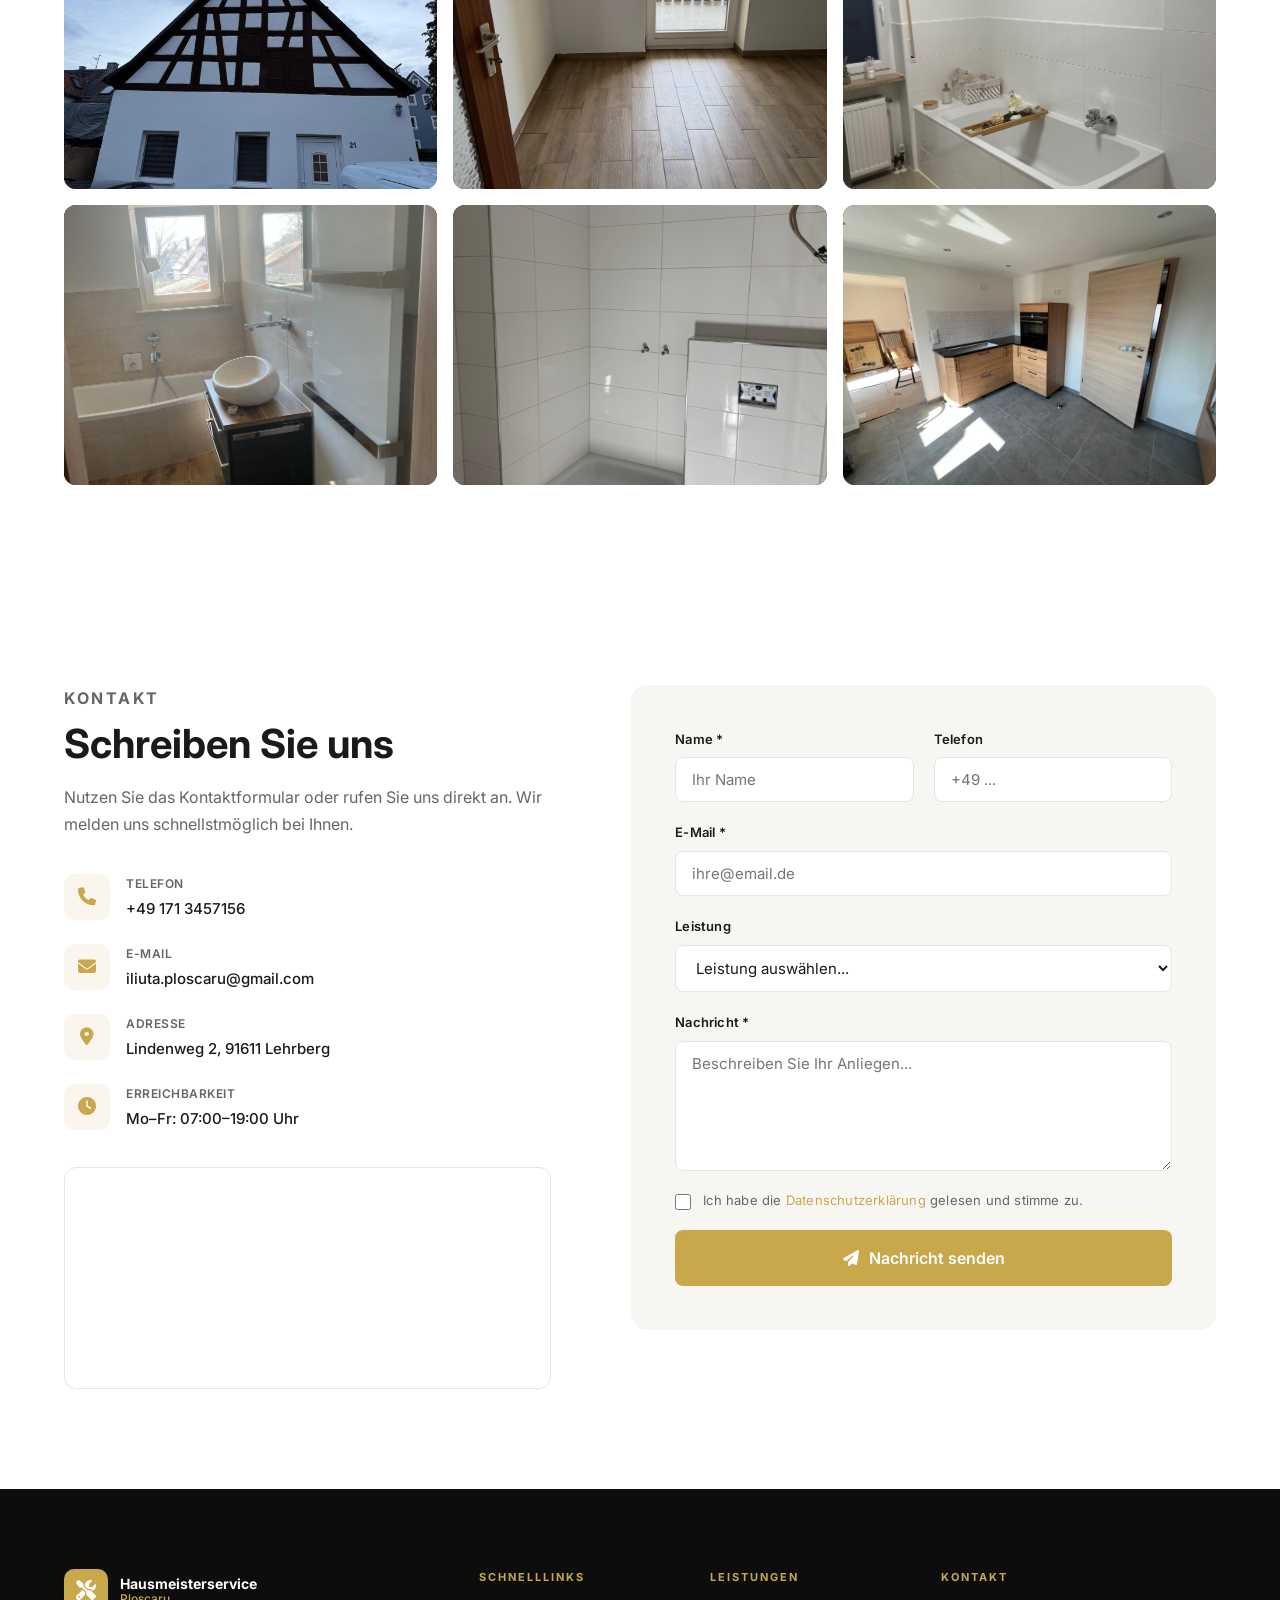
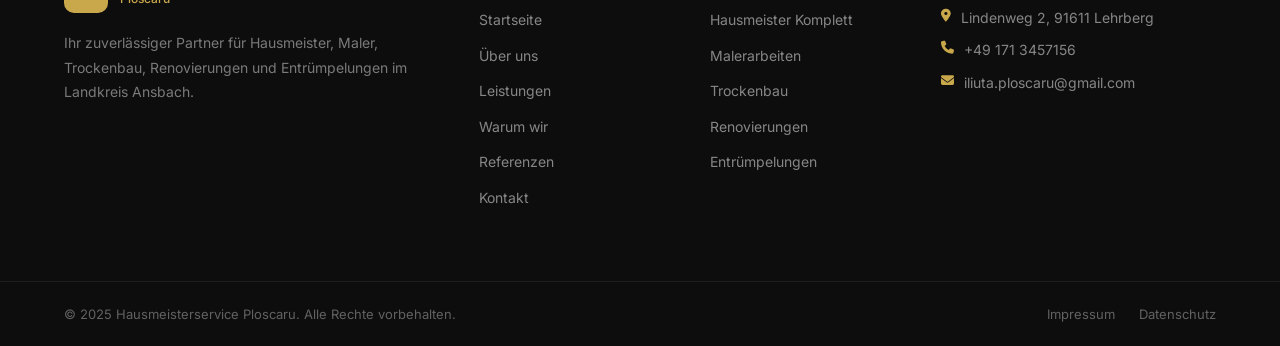
==== commit 09106758: "Add PWA icons and manifest for home screen install - apple-touch-icon (180px) for iOS - 192px and 51" ====
--- a/hausmeisterservice/index.html
+++ b/hausmeisterservice/index.html
@@ -10,6 +10,14 @@
     <link href="https://fonts.googleapis.com/css2?family=Inter:wght@300;400;500;600;700;800&family=Playfair+Display:wght@700&display=swap" rel="stylesheet">
     <link rel="stylesheet" href="https://cdnjs.cloudflare.com/ajax/libs/font-awesome/6.5.0/css/all.min.css">
     <link rel="stylesheet" href="style.css">
+    <link rel="apple-touch-icon" sizes="180x180" href="icon-180.png">
+    <link rel="icon" type="image/png" sizes="512x512" href="icon-512.png">
+    <link rel="icon" type="image/png" sizes="192x192" href="icon-192.png">
+    <link rel="manifest" href="manifest.json">
+    <meta name="theme-color" content="#C9A84C">
+    <meta name="apple-mobile-web-app-capable" content="yes">
+    <meta name="apple-mobile-web-app-status-bar-style" content="black-translucent">
+    <meta name="apple-mobile-web-app-title" content="Hausmeister Ploscaru">
 </head>
 <body>
 
@@ -45,6 +53,19 @@
                 <i class="fas fa-phone"></i>
                 <span>+49 171 3457156</span>
             </a>
+            <div class="lang-dropdown-wrap" id="langDropdownWrap">
+                <button class="lang-dropdown-btn" id="langDropdownBtn">
+                    <i class="fas fa-globe"></i>
+                    <span id="langDropdownCurrent">DE</span>
+                    <i class="fas fa-chevron-down lang-arrow"></i>
+                </button>
+                <div class="lang-dropdown-menu" id="langDropdownMenu">
+                    <button class="lang-dropdown-item active" data-lang="de">Deutsch</button>
+                    <button class="lang-dropdown-item" data-lang="en">English</button>
+                    <button class="lang-dropdown-item" data-lang="es">Español</button>
+                    <button class="lang-dropdown-item" data-lang="ro">Română</button>
+                </div>
+            </div>
             <button class="hamburger" id="hamburger" aria-label="Menu">
                 <span></span><span></span><span></span>
             </button>
--- a/hausmeisterservice/style.css
+++ b/hausmeisterservice/style.css
@@ -131,6 +131,57 @@
 .nav-phone { display: flex; align-items: center; gap: 8px; color: var(--gold); font-size: 14px; font-weight: 600; }
 .nav-phone:hover { color: var(--gold-light); }
 
+/* Mobile lang dropdown */
+.lang-dropdown-wrap { display: none; position: relative; }
+.lang-dropdown-btn {
+    background: rgba(201,168,76,0.12);
+    border: 1px solid rgba(201,168,76,0.35);
+    color: var(--gold);
+    padding: 7px 11px;
+    border-radius: 7px;
+    font-size: 12px;
+    font-weight: 700;
+    cursor: pointer;
+    display: flex; align-items: center; gap: 5px;
+    letter-spacing: 0.4px;
+    transition: var(--transition);
+    white-space: nowrap;
+}
+.lang-dropdown-btn:hover { background: rgba(201,168,76,0.22); }
+.lang-arrow { font-size: 9px; transition: transform 0.2s ease; }
+.lang-dropdown-wrap.open .lang-arrow { transform: rotate(180deg); }
+.lang-dropdown-menu {
+    position: absolute;
+    top: calc(100% + 8px);
+    right: 0;
+    background: #1e1e1e;
+    border: 1px solid rgba(201,168,76,0.22);
+    border-radius: 10px;
+    padding: 6px;
+    display: none;
+    flex-direction: column;
+    min-width: 130px;
+    box-shadow: 0 10px 30px rgba(0,0,0,0.5);
+    z-index: 1002;
+}
+.lang-dropdown-wrap.open .lang-dropdown-menu { display: flex; }
+.lang-dropdown-item {
+    background: none;
+    border: none;
+    color: rgba(255,255,255,0.65);
+    font-size: 13px;
+    font-weight: 600;
+    padding: 9px 14px;
+    cursor: pointer;
+    border-radius: 7px;
+    text-align: left;
+    letter-spacing: 0.2px;
+    transition: var(--transition);
+    font-family: inherit;
+}
+.lang-dropdown-item:hover { background: rgba(201,168,76,0.12); color: var(--white); }
+.lang-dropdown-item.active { color: var(--gold); background: rgba(201,168,76,0.1); }
+
 .hamburger { display: none; flex-direction: column; gap: 5px; background: none; border: none; cursor: pointer; padding: 4px; z-index: 1001; }
 .hamburger span { display: block; width: 24px; height: 2px; background: var(--white); border-radius: 2px; transition: var(--transition); }
 .hamburger.open span:nth-child(1) { transform: translateY(7px) rotate(45deg); }
@@ -233,7 +284,7 @@
     width: 100%;
     aspect-ratio: 4 / 5;
     object-fit: cover;
-    object-position: center 15%;
+    object-position: 72% center;
     border-radius: var(--radius);
     display: block;
     box-shadow: var(--shadow-lg);
@@ -653,7 +704,7 @@
 /* ===== RESPONSIVE ===== */
 @media (max-width: 1100px) {
     .about-grid { grid-template-columns: 1fr; gap: 48px; }
-    .about-img { aspect-ratio: 3 / 2; object-position: center 20%; }
+    .about-img { aspect-ratio: 3 / 4; object-fit: cover; object-position: 72% center; }
     .about-badge-card { right: 0; }
     .footer-grid { grid-template-columns: 1fr 1fr; }
     .footer-col-main { grid-column: 1 / -1; }
@@ -680,6 +731,8 @@
     .nav-links a { font-size: 22px; font-weight: 600; }
     .hamburger { display: flex; }
     .nav-phone span { display: none; }
+    .lang-switcher { display: none; }
+    .lang-dropdown-wrap { display: block; }
     .stats-grid { grid-template-columns: repeat(2, 1fr); gap: 32px; }
     .services-grid { grid-template-columns: 1fr; }
     .why-grid { grid-template-columns: 1fr; }
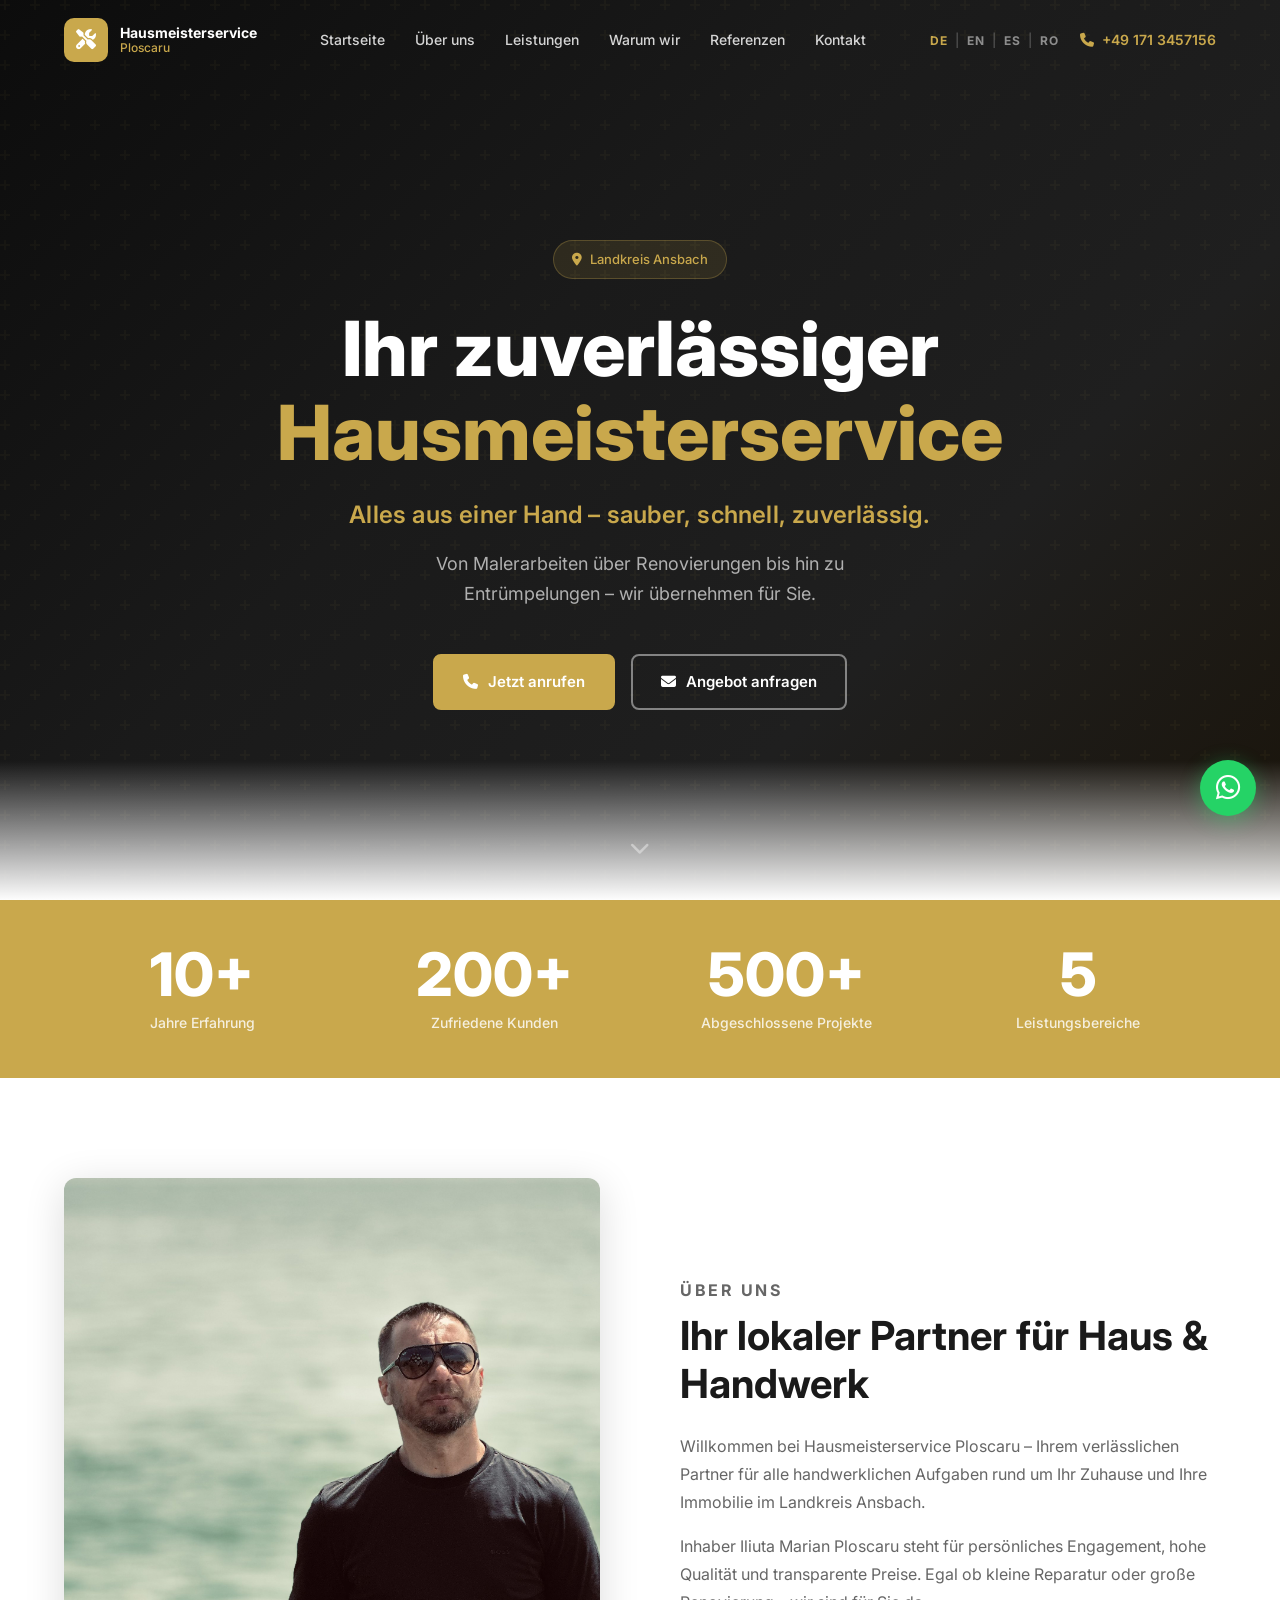
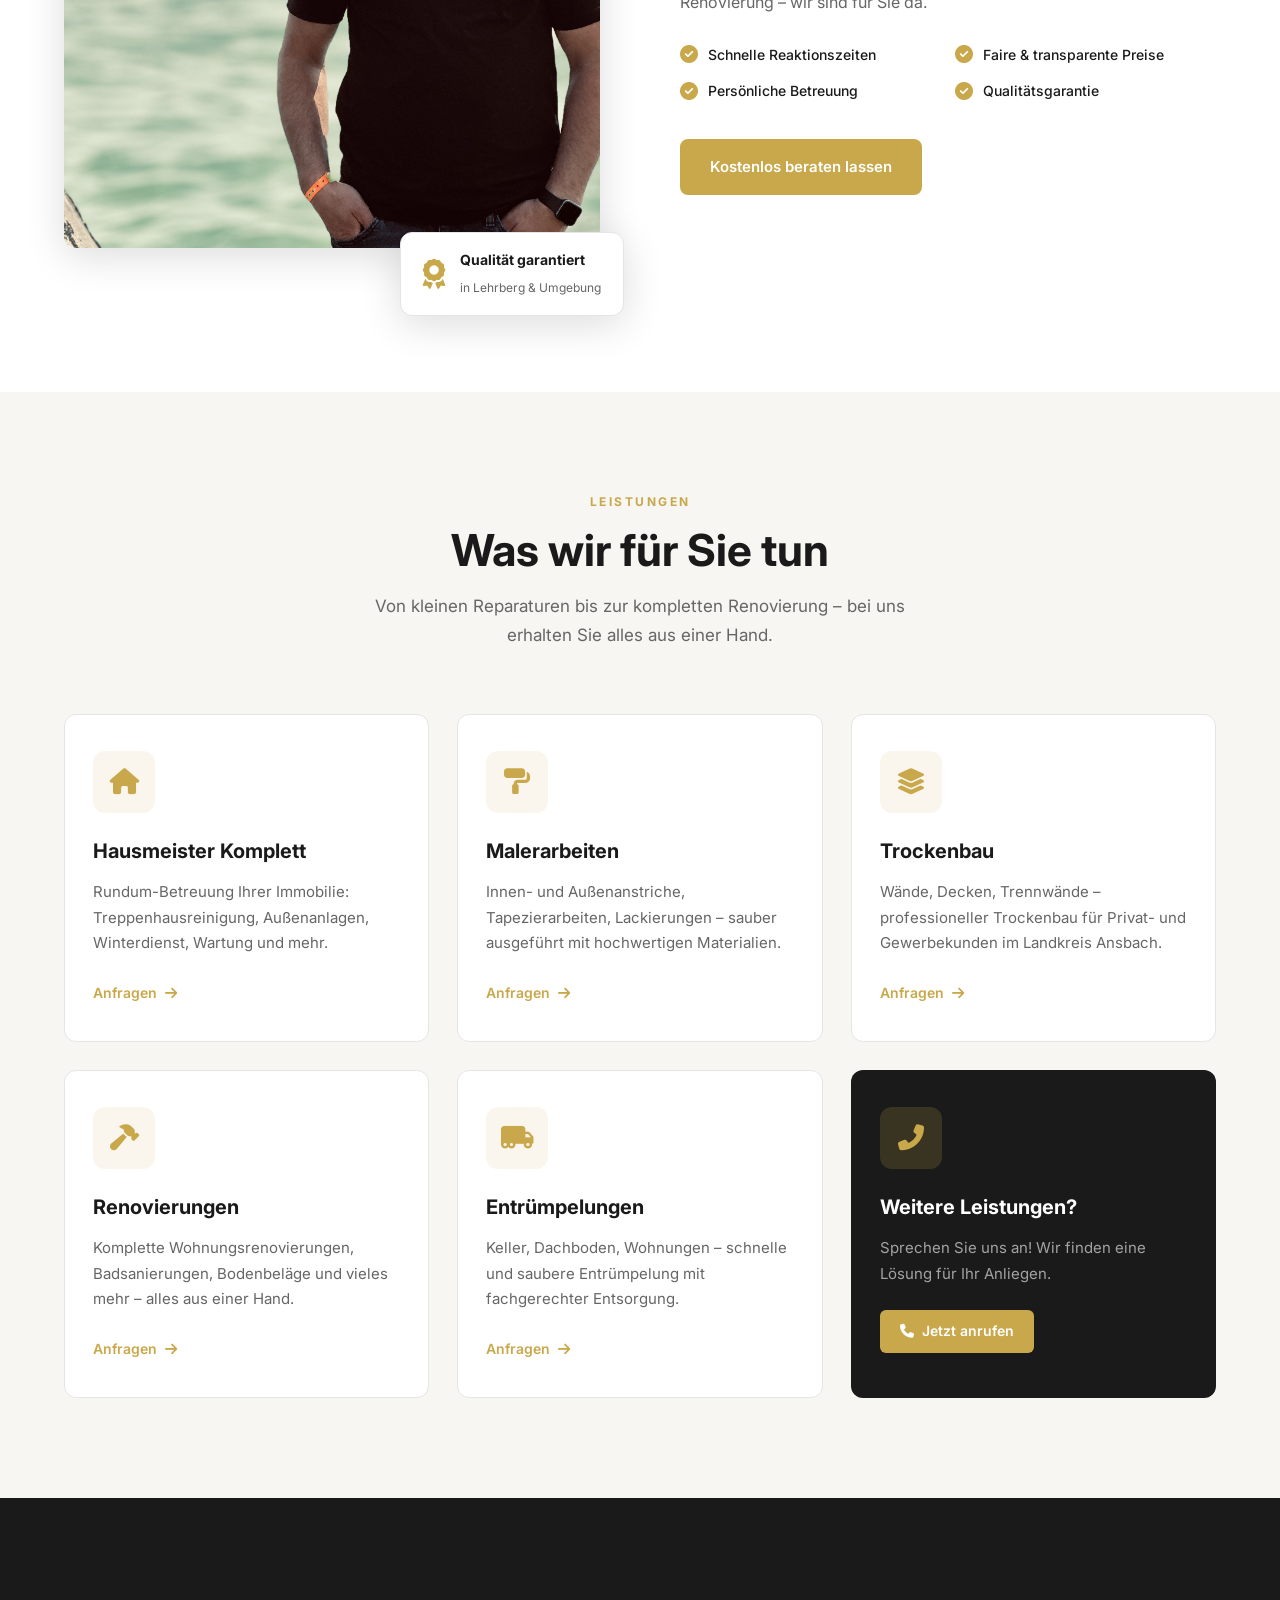
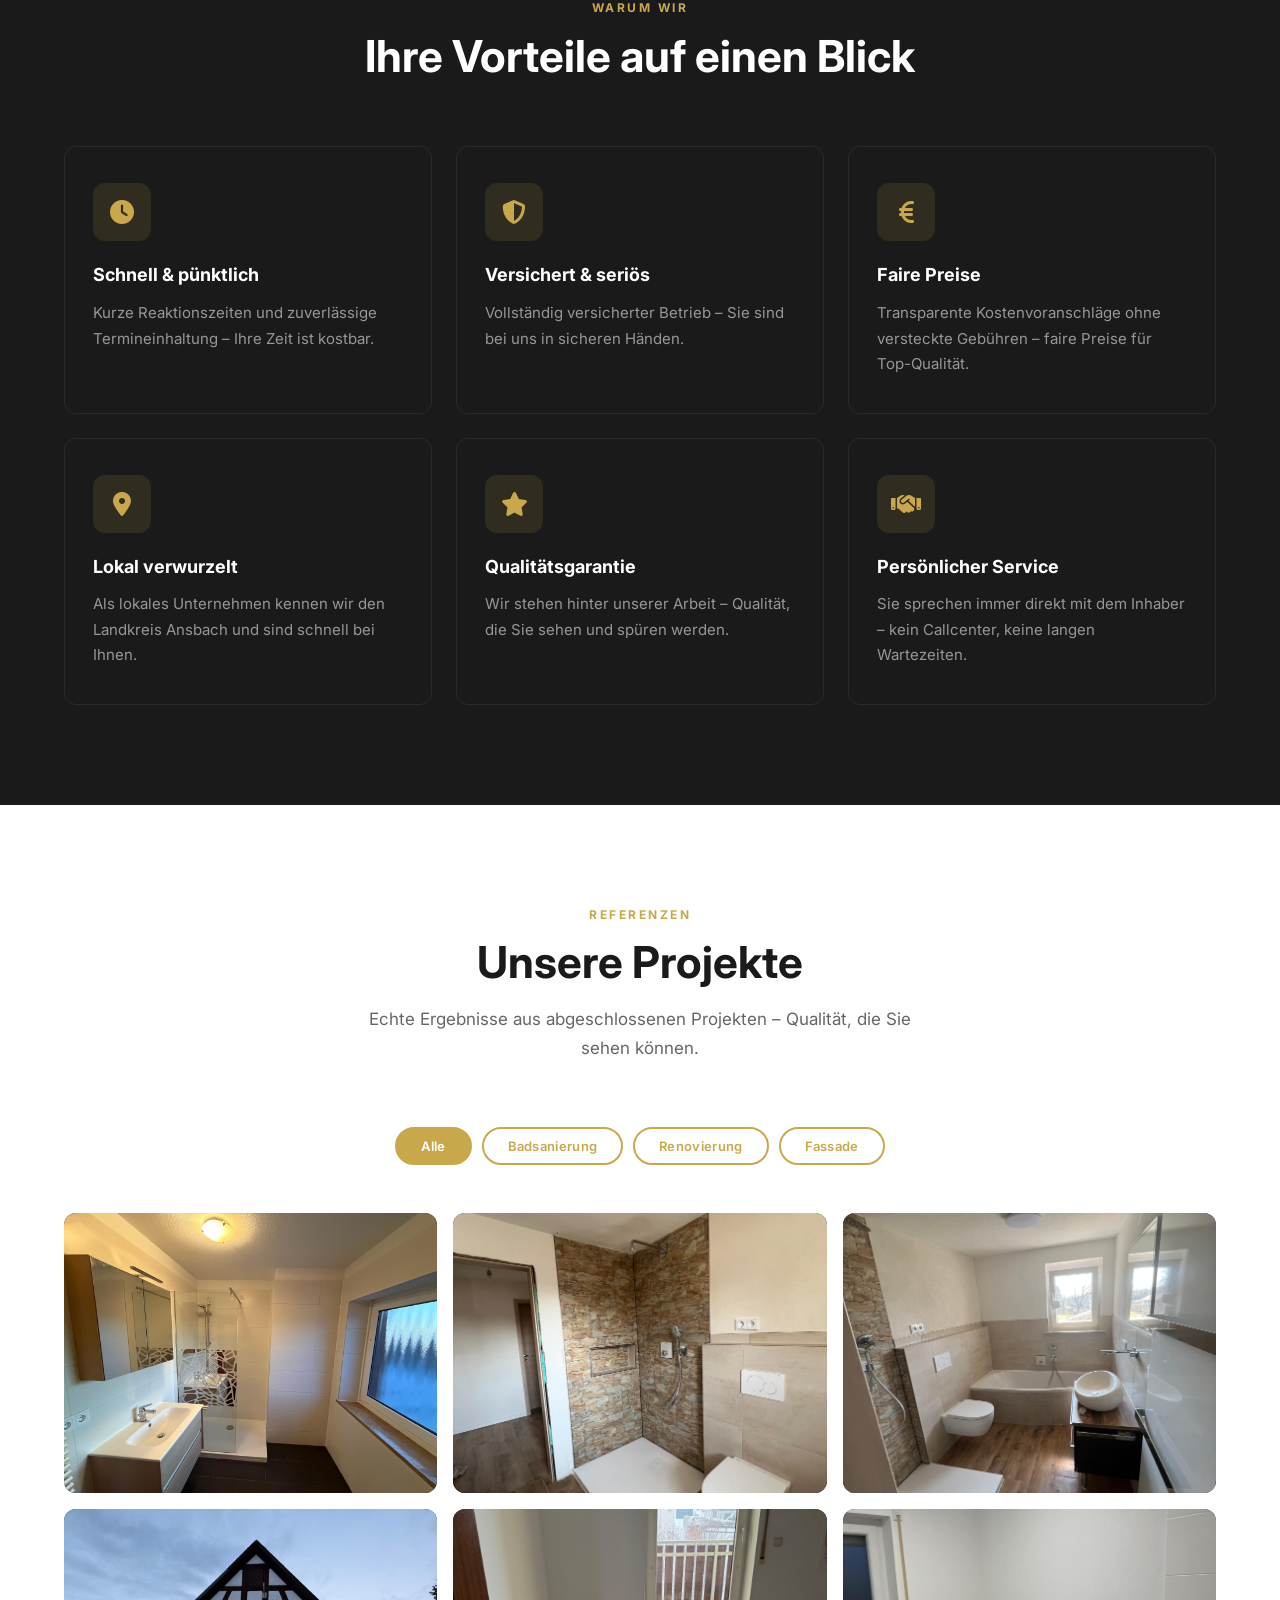
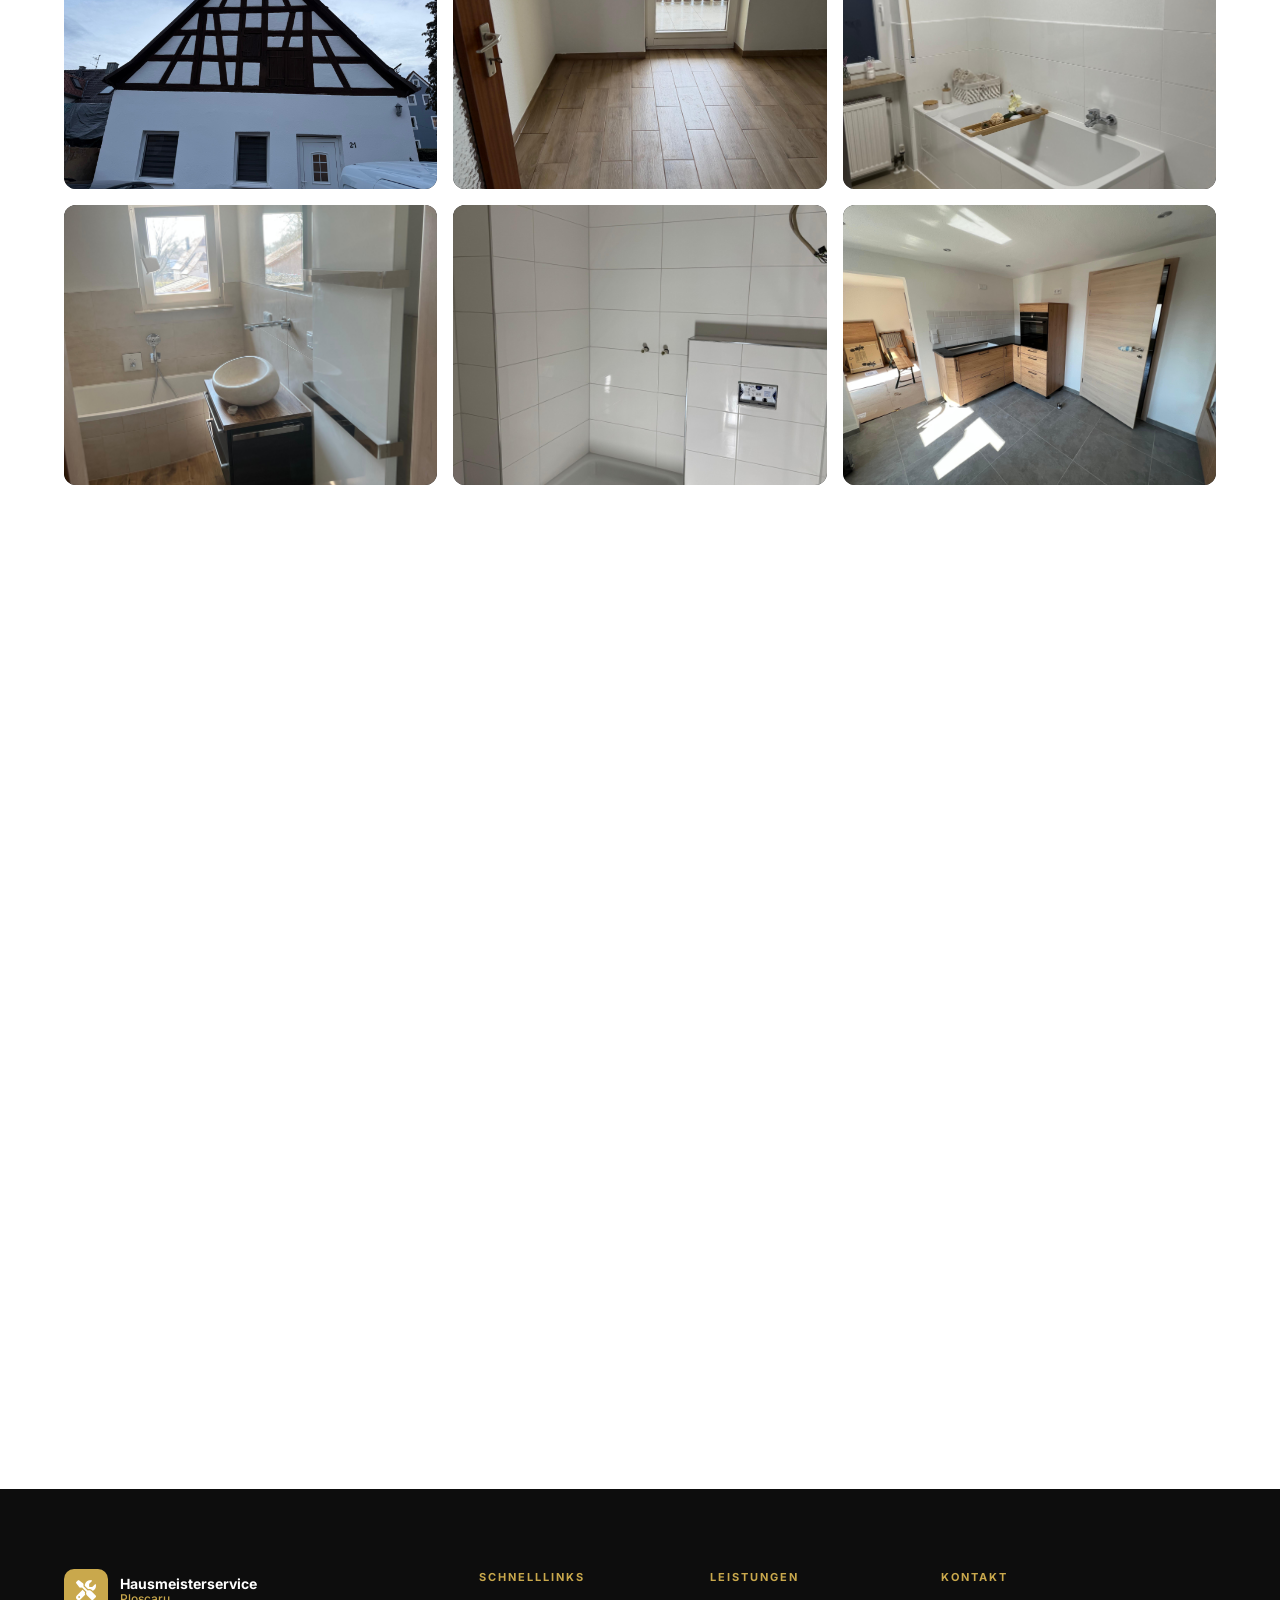
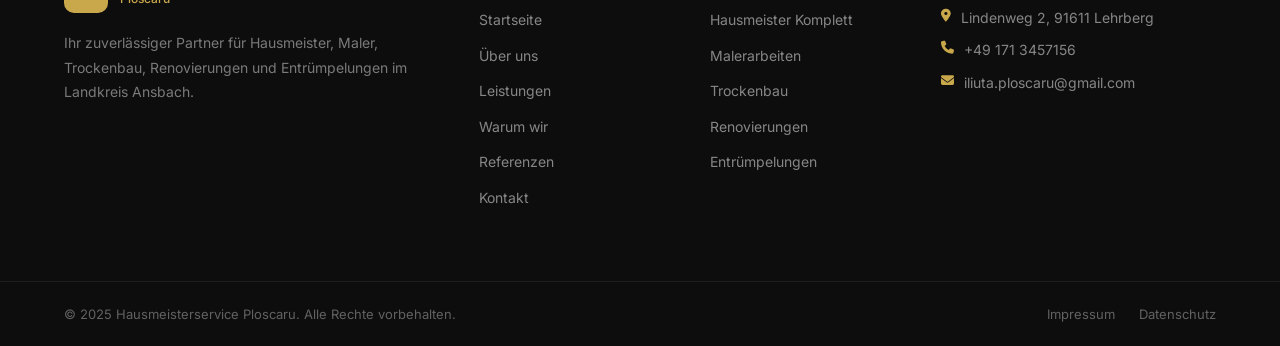
==== commit 31077eee: "Connect contact form to Netlify Forms for real email delivery Form submissions now POST to Netlify a" ====
--- a/hausmeisterservice/index.html
+++ b/hausmeisterservice/index.html
@@ -399,7 +399,9 @@
             </div>
         </div>
         <div class="contact-form-wrap">
-            <form class="contact-form" id="contactForm" novalidate>
+            <form class="contact-form" id="contactForm" name="kontakt" data-netlify="true" netlify-honeypot="bot-field" novalidate>
+                <input type="hidden" name="form-name" value="kontakt">
+                <input type="hidden" name="bot-field" style="display:none">
                 <div class="form-row">
                     <div class="form-group">
                         <label for="fname" data-i18n="form.name">Name *</label>
